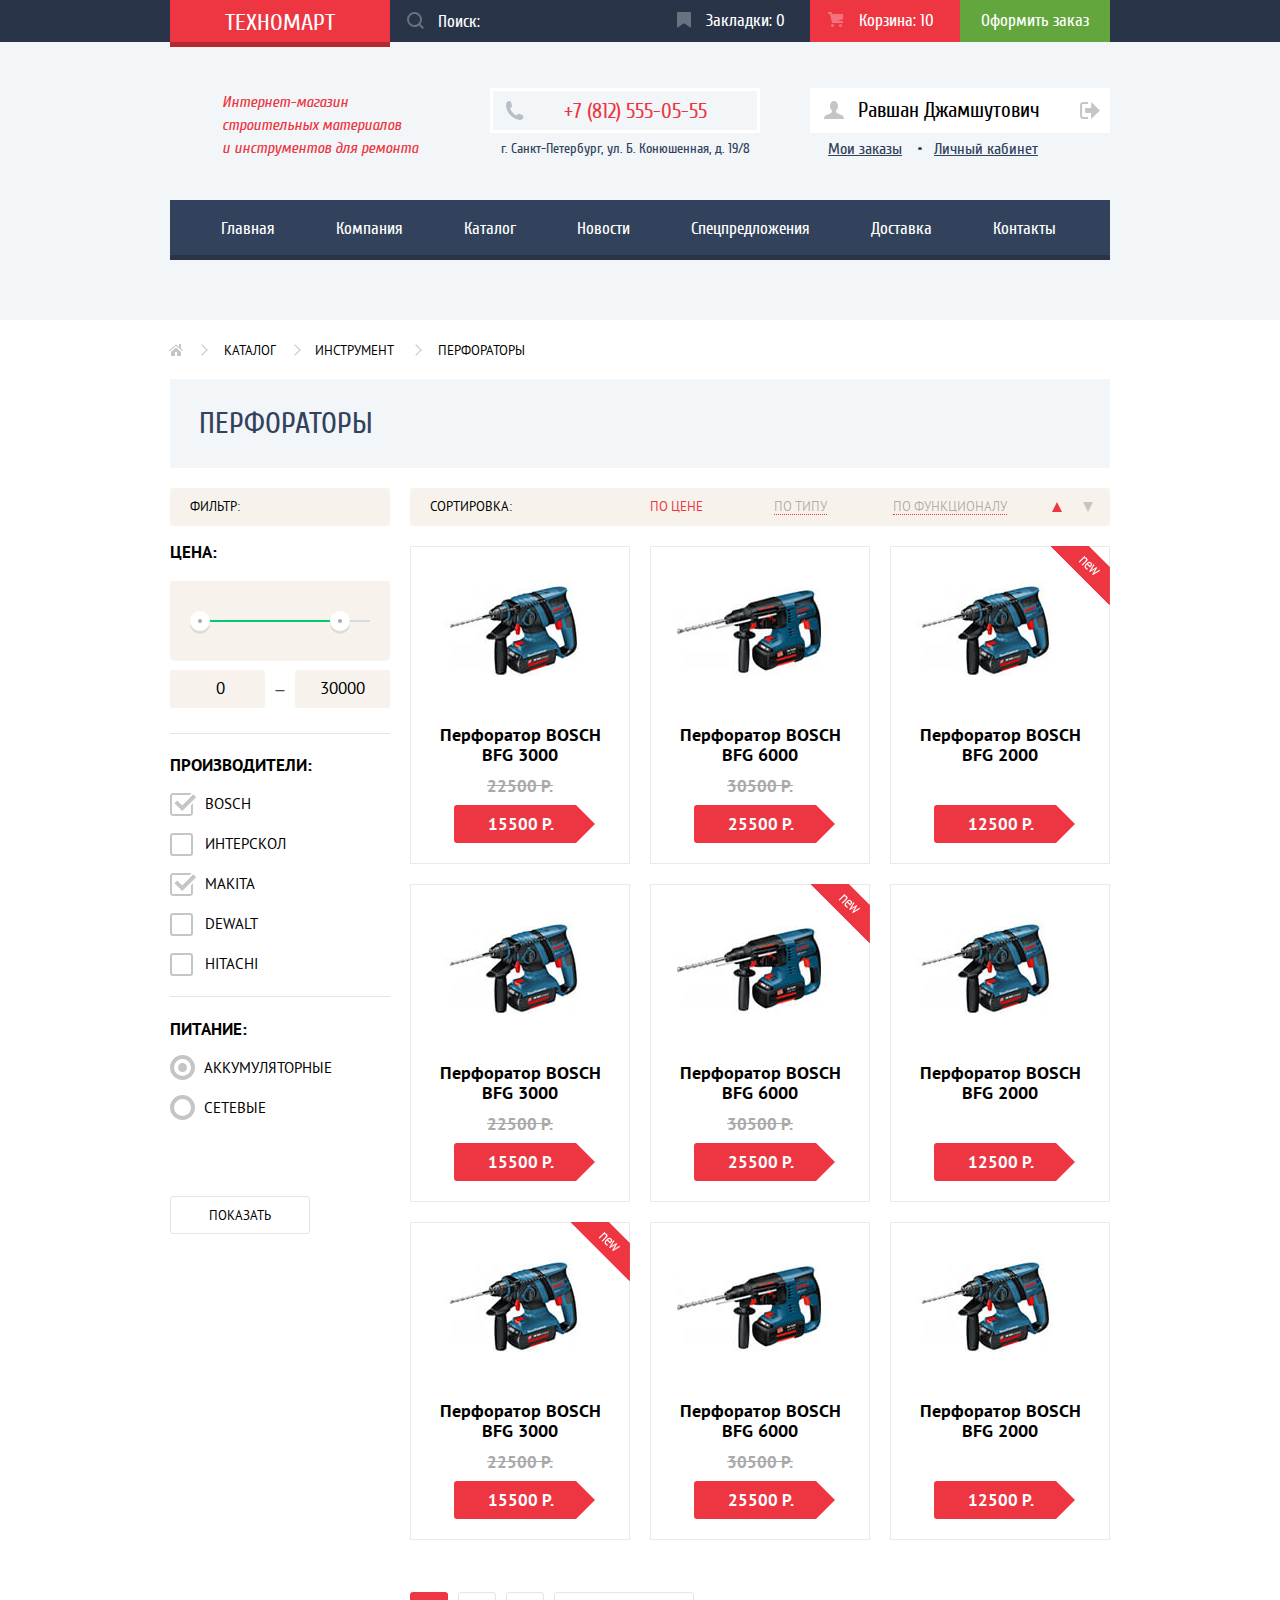
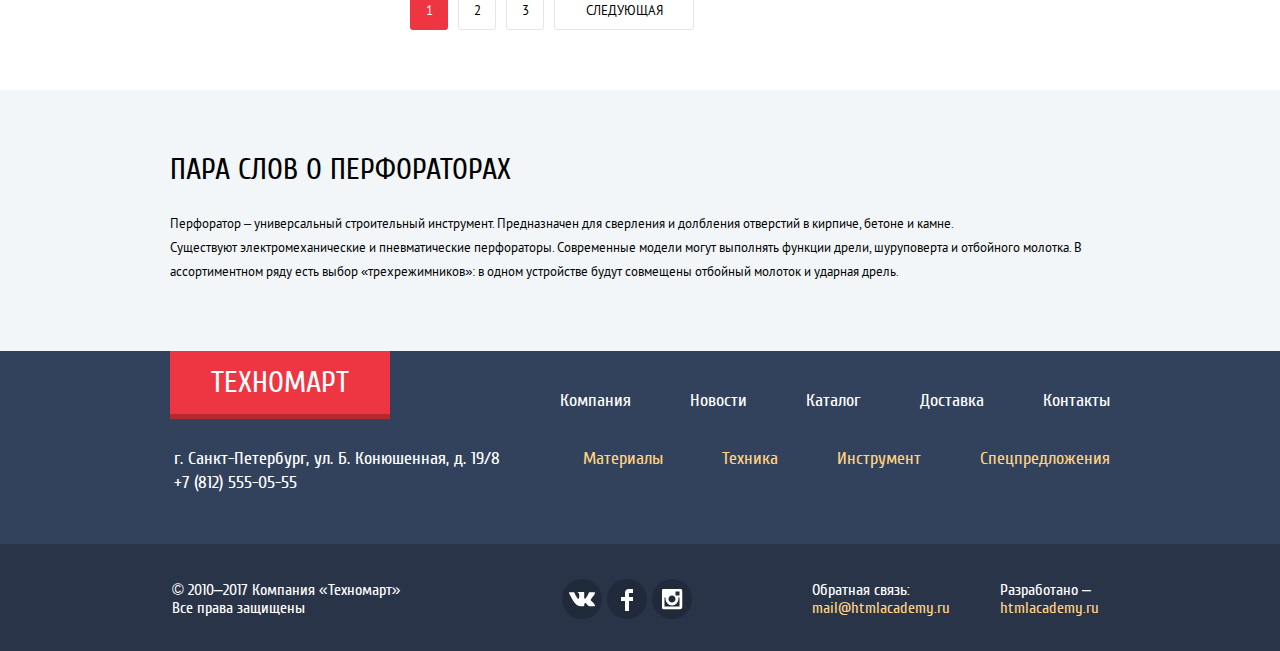
==== catalog.html @ 761c17ad "Для модальных окон добавлена анимация, скрипт переработан и дополнен" ====
<!DOCTYPE html>
<html lang="ru">
  <head>
    <meta charset="utf-8">
    <title>Техномарт — Каталог</title>
    <link rel="stylesheet" href="css/normalize.css">
    <link rel="stylesheet" href="css/style.css">
  </head>
  <body>
    <svg style="display: none;">
      <symbol id="icon-search" viewBox="0 0 17 17">
        <path d="M17 15.586l-3.542-3.542A7.465 7.465 0 0 0 15 7.5 7.5 7.5 0 1 0 7.5 15c1.71 0 3.282-.579 4.544-1.542L15.586 17 17 15.586zM2 7.5C2 4.467 4.467 2 7.5 2 10.532 2 13 4.467 13 7.5c0 3.032-2.468 5.5-5.5 5.5A5.506 5.506 0 0 1 2 7.5z"/>
      </symbol>
      <symbol id="icon-login" viewBox="0 0 20 17">
        <path d="M14.875 8.5L6 0v6H0v5h6v6z"/><path d="M16.986 15.01h-5.027V17h5.027c2.178 0 3.004-1.81 3.029-3.026V3.028C19.99 1.811 19.164 0 16.986 0h-5.027v1.99h5.027c.839 0 .992.681 1.01 1.057v10.904c-.017.376-.171 1.059-1.01 1.059z"/>
      </symbol>
      <symbol id="icon-logout" viewBox="0 0 21 17">
        <path d="M21 8.5L12.125 0v6h-6v5h6v6z"/><path d="M3.106 13.952V3.048c.018-.376.171-1.057 1.01-1.057h5.027V0H4.116C1.938 0 1.112 1.81 1.087 3.027v10.946C1.112 15.189 1.938 17 4.116 17h5.027v-1.99H4.116c-.839 0-.992-.683-1.01-1.058z"/>
      </symbol>
      <symbol id="icon-username" viewBox="0 0 20 18">
        <path d="M17.881 14.166c-2.144-.735-4.256-1.666-5.207-2.39-.657-.501-.77-1.618-.517-2.415 1.118-.903 1.864-2.477 1.864-4.278C14.021 2.276 12.221 0 10 0S5.979 2.276 5.979 5.083c0 1.801.746 3.374 1.863 4.277.253.798.141 1.915-.517 2.416-.95.724-3.063 1.654-5.207 2.39S0 18 0 18h20s.025-3.099-2.119-3.834z"/>
      </symbol>
      <symbol id="checkbox-on" viewBox="0 0 27 23">
        <path d="M7.285 7.486l-2.829 2.829 7.783 7.783L26.171 4.166l-2.828-2.829-11.104 11.102z"/><path d="M21 20c0 .542-.458 1-1 1H3c-.542 0-1-.458-1-1V3c0-.542.458-1 1-1h16.908L21.493.415A2.96 2.96 0 0 0 20 0H3C1.35 0 0 1.35 0 3v17c0 1.65 1.35 3 3 3h17c1.65 0 3-1.35 3-3v-9.829l-2 2V20z"/>
      </symbol>
    </svg>
    <header class="page-header page-header--catalog">
      <div class="page-header__top-menu">
        <div class="page-header__wrapper wrapper">
          <a class="page-header__logo logo logo--header" href="index.html">Техномарт</a>
          <form class="page-header__search search" action="#" method="post" role="search">
            <input class="search__input" type="search" name="search" id="search-field" placeholder="Поиск:">
            <label class="visually-hidden" for="search-field">Поиск по сайту</label>
            <button class="search__submit" type="submit">
              <span class="visually-hidden">Искать</span>
              <svg class="search__icon" width="17" height="17" aria-hidden="true" role="presentation">
                <use xlink:href="#icon-search"></use>
              </svg>
            </button>
          </form>
          <a class="page-header__link page-header__link--bookmark" href="#">Закладки: 0</a>
          <a class="page-header__link page-header__link--cart page-header__link--with-items" href="#">Корзина: 10</a>
          <a class="page-header__link page-header__link--ordering" href="#">Оформить заказ</a>
        </div>
      </div>
      <div class="page-header__wrapper wrapper">
        <p class="page-header__description">Интернет-магазин строительных&nbsp;материалов и&nbsp;инструментов&nbsp;для&nbsp;ремонта</p>
        <p class="page-header__contacts">
          <b class="page-header__phone">+7&nbsp;(812)&nbsp;555-05-55</b>
          <span class="page-header__address">г.&nbsp;Санкт-Петербург,&nbsp;ул.&nbsp;Б.&nbsp;Конюшенная,&nbsp;д.&nbsp;19/8</span>
        </p>
        <ul class="page-header__user-list user-list user-list--known">
          <li class="user-list__item user-list__item--username">
            <a class="user-list__link user-list__link--username" href="#">
              <span class="user-list__text">Равшан Джамшутович</span>
              <svg class="user-list__icon user-list__icon--username" width="20" height="18" aria-hidden="true" role="presentation">
                <use xlink:href="#icon-username"></use>
              </svg>
            </a>
            <ul class="user-list__submenu user-submenu">
              <li class="user-submenu__item">
                <a class="user-submenu__link" href="#">Мои заказы</a>
              </li>
              <li class="user-submenu__item">
                <a class="user-submenu__link" href="#">Личный кабинет</a>
              </li>
            </ul>
          </li>
          <li class="user-list__item user-list__item--logout">
            <a class="user-list__link user-list__link--logout" href="#">
              <span class="visually-hidden">Выйти</span>
              <svg class="user-list__icon user-list__icon--logout" width="21" height="17" aria-hidden="true" role="presentation">
                <use xlink:href="#icon-logout"></use>
              </svg>
            </a>
          </li>
        </ul>
        <nav class="main-nav">
          <ul class="main-nav__list site-list">
            <li class="site-list__item">
              <a class="site-list__link" href="index.html">Главная</a>
            </li>
            <li class="site-list__item">
              <a class="site-list__link" href="index.html#company">Компания</a>
            </li>
            <li class="site-list__item">
              <a class="site-list__link" href="catalog.html">Каталог</a>
            </li>
            <li class="site-list__item">
              <a class="site-list__link" href="#">Новости</a>
            </li>
            <li class="site-list__item">
              <a class="site-list__link" href="#">Спецпредложения</a>
            </li>
            <li class="site-list__item">
              <a class="site-list__link" href="index.html#delivery">Доставка</a>
            </li>
            <li class="site-list__item">
              <a class="site-list__link" href="index.html#contacts">Контакты</a>
            </li>
          </ul>
        </nav>
      </div>
    </header>

    <main class="main">
      <div class="main__wrapper main__wrapper--flex wrapper">
        <ul class="breadcrumbs">
          <li class="breadcrumbs__item">
            <a class="breadcrumbs__link" href="index.html">
              <span class="visually-hidden">Главная</span>
            </a>
          </li>
          <li class="breadcrumbs__item">
            <a class="breadcrumbs__link" href="catalog.html">Каталог</a>
          </li>
          <li class="breadcrumbs__item">
            <a class="breadcrumbs__link" href="#">Инструмент</a>
          </li>
          <li class="breadcrumbs__item">Перфораторы</li>
        </ul>
        <h1 class="page-title">Перфораторы</h1>
        <section class="filter">
          <h2 class="filter__title">Фильтр:</h2>
          <form class="filter__form filter-form" action="#" method="get">
            <fieldset class="filter-form__fieldset filter-form__fieldset--price range">
              <legend class="filter-form__legend range__legend">Цена:</legend>
              <div class="range__controls">
                <div class="range__scale">
                  <div class="range__bar" style="width: 88.9%;"></div>
                </div>
                <div class="range__toggle range__toggle--min"></div>
                <div class="range__toggle range__toggle--max"></div>
              </div>
              <p class="range__fields">
                <label class="range__label">
                  <span class="visually-hidden">Минимальная цена</span>
                  <input class="range__input" type="text" name="min-price" id="min-price-field" value="0">
                </label>
                <span>&ndash;</span>
                <label class="range__label">
                  <span class="visually-hidden">Максимальная цена</span>
                  <input class="range__input" type="text" name="max-price" id="max-price-field" value="30000">
                </label>
              </p>
            </fieldset>
            <fieldset class="filter-form__fieldset filter-form__fieldset--brands">
              <legend class="filter-form__legend">Производители:</legend>
              <ul class="filter-form__list">
                <li class="filter-form__item">
                  <input class="filter-form__checkbox visually-hidden" type="checkbox" name="bosch" id="bosch-field" value="bosch" checked>
                  <label class="filter-form__checkbox-label" for="bosch-field">
                    <span>Bosch</span>
                    <svg class="filter-form__checkbox-on" width="27" height="23" aria-hidden="true" role="presentation">
                      <use xlink:href="#checkbox-on"></use>
                    </svg>
                  </label>
                </li>
                <li class="filter-form__item">
                  <input class="filter-form__checkbox visually-hidden" type="checkbox" name="interskol" id="interskol-field" value="interskol">
                  <label class="filter-form__checkbox-label" for="interskol-field">
                    <span>Интерскол</span>
                    <svg class="filter-form__checkbox-on" width="27" height="23" aria-hidden="true" role="presentation">
                      <use xlink:href="#checkbox-on"></use>
                    </svg>
                  </label>
                </li>
                <li class="filter-form__item">
                  <input class="filter-form__checkbox visually-hidden" type="checkbox" name="makita" id="makita-field" value="makita" checked>
                  <label class="filter-form__checkbox-label" for="makita-field">
                    <span>Makita</span>
                    <svg class="filter-form__checkbox-on" width="27" height="23" aria-hidden="true" role="presentation">
                      <use xlink:href="#checkbox-on"></use>
                    </svg>
                  </label>
                </li>
                <li class="filter-form__item">
                  <input class="filter-form__checkbox visually-hidden" type="checkbox" name="dewalt" id="dewalt-field" value="dewalt">
                  <label class="filter-form__checkbox-label" for="dewalt-field">
                    <span>DeWALT</span>
                    <svg class="filter-form__checkbox-on" width="27" height="23" aria-hidden="true" role="presentation">
                      <use xlink:href="#checkbox-on"></use>
                    </svg>
                  </label>
                </li>
                <li class="filter-form__item">
                  <input class="filter-form__checkbox visually-hidden" type="checkbox" name="hitachi" id="hitachi-field" value="hitachi">
                  <label class="filter-form__checkbox-label" for="hitachi-field">
                    <span>Hitachi</span>
                    <svg class="filter-form__checkbox-on" width="27" height="23" aria-hidden="true" role="presentation">
                      <use xlink:href="#checkbox-on"></use>
                    </svg>
                  </label>
                </li>
              </ul>
            </fieldset>
            <fieldset class="filter-form__fieldset filter-form__fieldset--supply">
              <legend class="filter-form__legend">Питание:</legend>
              <ul class="filter-form__list">
                <li class="filter-form__item">
                  <input class="filter-form__radio visually-hidden" type="radio" name="supply" id="battery" value="battery" checked>
                  <label class="filter-form__radio-label" for="battery">Аккумуляторные</label>
                </li>
                <li class="filter-form__item">
                  <input class="filter-form__radio visually-hidden" type="radio" name="supply" id="mains-power" value="mains-power">
                  <label class="filter-form__radio-label" for="mains-power">Сетевые</label>
                </li>
              </ul>
            </fieldset>
            <button class="filter-form__button button button--filter-form" type="submit">Показать</button>
          </form>
        </section>
        <div class="main__inner">
          <section class="sort">
            <h2 class="sort__title">Сортировка:</h2>
            <ul class="sort__list sort__list--base">
              <li class="sort__item">
                <a class="sort__link sort__link--current">По цене</a>
              </li>
              <li class="sort__item">
                <a class="sort__link" href="#">По типу</a>
              </li>
              <li class="sort__item">
                <a class="sort__link" href="#">По функционалу</a>
              </li>
            </ul>
            <ul class="sort__list sort__list--direction">
              <li class="sort__item">
                <a class="sort__link sort__link--up sort__link--current">
                  <span class="visually-hidden">По возрастанию</span>
                </a>
              </li>
              <li class="sort__item">
                <a class="sort__link sort__link--down" href="#">
                  <span class="visually-hidden">По убыванию</span>
                </a>
              </li>
            </ul>
          </section>
          <section class="catalog">
            <h2 class="visually-hidden">Список товаров</h2>
            <ul class="catalog__list">
              <li class="catalog__item">
                <article class="product">
                  <h3 class="product__title">Перфоратор&nbsp;BOSCH BFG&nbsp;3000</h3>
                  <p class="product__sticker">
                    <span class="visually-hidden"></span>
                  </p>
                  <p class="product__illustration">
                   <img class="product__image" src="img/bosch-3000.jpg" width="216" height="154" alt="Перфоратор BOSCH BFG 3000">
                  </p>
                  <p class="product__prev-price">22500 р.</p>
                  <p class="product__price">15500 р.</p>
                  <p class="product__actions">
                    <a class="product__button button button--buy" href="#">Купить</a>
                    <a class="product__button button button--bookmark" href="#">В закладки</a>
                  </p>
                </article>
              </li>
              <li class="catalog__item">
                <article class="product">
                  <h3 class="product__title">Перфоратор&nbsp;BOSCH BFG&nbsp;6000</h3>
                  <p class="product__sticker">
                    <span class="visually-hidden"></span>
                  </p>
                  <p class="product__illustration">
                   <img class="product__image" src="img/bosch-6000.jpg" width="216" height="154" alt="Перфоратор BOSCH BFG 6000">
                  </p>
                  <p class="product__prev-price">30500 р.</p>
                  <p class="product__price">25500 р.</p>
                  <p class="product__actions">
                    <a class="product__button button button--buy" href="#">Купить</a>
                    <a class="product__button button button--bookmark" href="#">В закладки</a>
                  </p>
                </article>
              </li>
              <li class="catalog__item">
                <article class="product">
                  <h3 class="product__title">Перфоратор&nbsp;BOSCH BFG&nbsp;2000</h3>
                  <p class="product__sticker product__sticker--new">
                    <span class="visually-hidden">Новинка</span>
                  </p>
                  <p class="product__illustration">
                   <img class="product__image" src="img/bosch-2000.jpg" width="216" height="154" alt="Перфоратор BOSCH BFG 2000">
                  </p>
                  <p class="product__prev-price"></p>
                  <p class="product__price">12500 р.</p>
                  <p class="product__actions">
                    <a class="product__button button button--buy" href="#">Купить</a>
                    <a class="product__button button button--bookmark" href="#">В закладки</a>
                  </p>
                </article>
              </li>
              <li class="catalog__item">
                <article class="product">
                  <h3 class="product__title">Перфоратор&nbsp;BOSCH BFG&nbsp;3000</h3>
                  <p class="product__sticker">
                    <span class="visually-hidden"></span>
                  </p>
                  <p class="product__illustration">
                   <img class="product__image" src="img/bosch-3000.jpg" width="216" height="154" alt="Перфоратор BOSCH BFG 3000">
                  </p>
                  <p class="product__prev-price">22500 р.</p>
                  <p class="product__price">15500 р.</p>
                  <p class="product__actions">
                    <a class="product__button button button--buy" href="#">Купить</a>
                    <a class="product__button button button--bookmark" href="#">В закладки</a>
                  </p>
                </article>
              </li>
              <li class="catalog__item">
                <article class="product">
                  <h3 class="product__title">Перфоратор&nbsp;BOSCH BFG&nbsp;6000</h3>
                  <p class="product__sticker product__sticker--new">
                    <span class="visually-hidden">Новинка</span>
                  </p>
                  <p class="product__illustration">
                   <img class="product__image" src="img/bosch-6000.jpg" width="216" height="154" alt="Перфоратор BOSCH BFG 6000">
                  </p>
                  <p class="product__prev-price">30500 р.</p>
                  <p class="product__price">25500 р.</p>
                  <p class="product__actions">
                    <a class="product__button button button--buy" href="#">Купить</a>
                    <a class="product__button button button--bookmark" href="#">В закладки</a>
                  </p>
                </article>
              </li>
              <li class="catalog__item">
                <article class="product">
                  <h3 class="product__title">Перфоратор&nbsp;BOSCH BFG&nbsp;2000</h3>
                  <p class="product__sticker">
                    <span class="visually-hidden"></span>
                  </p>
                  <p class="product__illustration">
                   <img class="product__image" src="img/bosch-2000.jpg" width="216" height="154" alt="Перфоратор BOSCH BFG 2000">
                  </p>
                  <p class="product__prev-price"></p>
                  <p class="product__price">12500 р.</p>
                  <p class="product__actions">
                    <a class="product__button button button--buy" href="#">Купить</a>
                    <a class="product__button button button--bookmark" href="#">В закладки</a>
                  </p>
                </article>
              </li>
              <li class="catalog__item">
                <article class="product">
                  <h3 class="product__title">Перфоратор&nbsp;BOSCH BFG&nbsp;3000</h3>
                  <p class="product__sticker product__sticker--new">
                    <span class="visually-hidden">Новинка</span>
                  </p>
                  <p class="product__illustration">
                   <img class="product__image" src="img/bosch-3000.jpg" width="216" height="154" alt="Перфоратор BOSCH BFG 3000">
                  </p>
                  <p class="product__prev-price">22500 р.</p>
                  <p class="product__price">15500 р.</p>
                  <p class="product__actions">
                    <a class="product__button button button--buy" href="#">Купить</a>
                    <a class="product__button button button--bookmark" href="#">В закладки</a>
                  </p>
                </article>
              </li>
              <li class="catalog__item">
                <article class="product">
                  <h3 class="product__title">Перфоратор&nbsp;BOSCH BFG&nbsp;6000</h3>
                  <p class="product__sticker">
                    <span class="visually-hidden"></span>
                  </p>
                  <p class="product__illustration">
                   <img class="product__image" src="img/bosch-6000.jpg" width="216" height="154" alt="Перфоратор BOSCH BFG 6000">
                  </p>
                  <p class="product__prev-price">30500 р.</p>
                  <p class="product__price">25500 р.</p>
                  <p class="product__actions">
                    <a class="product__button button button--buy" href="#">Купить</a>
                    <a class="product__button button button--bookmark" href="#">В закладки</a>
                  </p>
                </article>
              </li>
              <li class="catalog__item">
                <article class="product">
                  <h3 class="product__title">Перфоратор&nbsp;BOSCH BFG&nbsp;2000</h3>
                  <p class="product__sticker">
                    <span class="visually-hidden"></span>
                  </p>
                  <p class="product__illustration">
                   <img class="product__image" src="img/bosch-2000.jpg" width="216" height="154" alt="Перфоратор BOSCH BFG 2000">
                  </p>
                  <p class="product__prev-price"></p>
                  <p class="product__price">12500 р.</p>
                  <p class="product__actions">
                    <a class="product__button button button--buy" href="#">Купить</a>
                    <a class="product__button button button--bookmark" href="#">В закладки</a>
                  </p>
                </article>
              </li>
            </ul>
            <ul class="catalog__pagination pagination">
              <li class="pagination__item">
                <a class="pagination__link pagination__link--current">1</a>
              </li>
              <li class="pagination__item">
                <a class="pagination__link" href="#2">2</a>
              </li>
              <li class="pagination__item">
                <a class="pagination__link" href="#3">3</a>
              </li>
              <li class="pagination__item">
                <a class="pagination__link pagination__link--next" href="#next">Следующая</a>
              </li>
            </ul>
          </section>
        </div>
      </div>
      <section class="additional-info">
        <div class="additional-info__wrapper wrapper">
          <h2 class="additional-info__title">Пара слов о перфораторах</h2>
          <p class="additional-info__text">Перфоратор &ndash; универсальный строительный инструмент. Предназначен для сверления и долбления отверстий в кирпиче, бетоне и камне.</p>
          <p class="additional-info__text">Существуют электромеханические и пневматические перфораторы. Современные модели могут выполнять функции дрели, шуруповерта и отбойного молотка. В ассортиментном ряду есть выбор «трехрежимников»: в одном устройстве будут совмещены отбойный молоток и ударная дрель.</p>
        </div>
      </section>
    </main>

    <footer class="page-footer">
      <div class="page-footer__wrapper wrapper">
        <a class="page-footer__logo logo logo--footer" href="index.html">Техномарт</a>
        <ul class="page-footer__list page-footer__list--site">
          <li class="page-footer__item">
            <a class="page-footer__link" href="index.html#company">Компания</a>
          </li>
          <li class="page-footer__item">
            <a class="page-footer__link" href="#">Новости</a>
          </li>
          <li class="page-footer__item">
            <a class="page-footer__link" href="catalog.html">Каталог</a>
          </li>
          <li class="page-footer__item">
            <a class="page-footer__link" href="index.html#delivery">Доставка</a>
          </li>
          <li class="page-footer__item">
            <a class="page-footer__link" href="index.html#contacts">Контакты</a>
          </li>
        </ul>
        <p class="page-footer__contacts">
          г.&nbsp;Санкт-Петербург,&nbsp;ул.&nbsp;Б.&nbsp;Конюшенная,&nbsp;д.&nbsp;19/8<br>
          +7&nbsp;(812)&nbsp;555-05-55
        </p>
        <ul class="page-footer__list page-footer__list--categories">
          <li class="page-footer__item">
            <a class="page-footer__link" href="#">Материалы</a>
          </li>
          <li class="page-footer__item">
            <a class="page-footer__link" href="#">Техника</a>
          </li>
          <li class="page-footer__item">
            <a class="page-footer__link" href="#">Инструмент</a>
          </li>
          <li class="page-footer__item">
            <a class="page-footer__link" href="#">Спецпредложения</a>
          </li>
        </ul>
      </div>
      <div class="page-footer__bottom">
        <p class="page-footer__copyright copyright copyright--technomart">
          © 2010–2017 Компания «Техномарт»<br>
          Все права защищены
        </p>
        <ul class="page-footer__social social">
          <li class="social__item">
            <a class="social__link social__link--vkontakte" href="https://vk.com">
              <span class="visually-hidden">Вконтакте</span>
            </a>
          </li>
          <li class="social__item">
            <a class="social__link social__link--facebook" href="https://www.facebook.com">
              <span class="visually-hidden">Facebook</span>
            </a>
          </li>
          <li class="social__item">
            <a class="social__link social__link--instagram" href="https://www.instagram.com">
              <span class="visually-hidden">Instagram</span>
            </a>
          </li>
        </ul>
        <p class="page-footer__copyright copyright copyright--htmlacademy">
          Обратная связь:
          <a class="copyright__link" href="mailto:mail@htmlacademy.ru">mail@htmlacademy.ru</a>
        </p>
        <p class="page-footer__copyright copyright copyright--htmlacademy">
          Разработано &ndash;
          <a class="copyright__link" href="https://htmlacademy.ru/intensive/htmlcss">htmlacademy.ru</a>
        </p>
      </div>
    </footer>

    <section class="modal modal--cart-plus">
      <h2 class="modal__title">Товар добавлен в корзину!</h2>
      <p class="modal__buttons">
        <a class="modal__button button button--checkout" href="#">Оформить заказ</a>
        <a class="modal__button button button--continue" href="#">Продолжить покупки</a>
      </p>
      <button class="modal__close" type="button">
        <span class="visually-hidden">Закрыть окно</span>
      </button>
    </section>
    <div class="overlay"></div>

    <script src="js/script.js"></script>
  </body>
</html>
---- css/style.css ----
@font-face {
  font-family: "Cuprum";
  src:
    local("Cuprum Regular"),
    local("Cuprum-Regular");
  src:
    url("../fonts/cuprum.woff2") format("woff2"),
    url("../fonts/cuprum.woff") format("woff");
  font-style: normal;
  font-weight: 400;
  font-display: swap;
}

@font-face {
  font-family: "Cuprum";
  src:
    local("Cuprum Bold"),
    local("Cuprum-Bold");
  src:
    url("../fonts/cuprumbold.woff2") format("woff2"),
    url("../fonts/cuprumbold.woff") format("woff");
  font-style: normal;
  font-weight: 700;
  font-display: swap;
}

@font-face {
  font-family: "Cuprum";
  src:
    local("Cuprum Italic"),
    local("Cuprum-Italic");
  src:
    url("../fonts/cuprumitalic.woff2") format("woff2"),
    url("../fonts/cuprumitalic.woff") format("woff");
  font-style: italic;
  font-weight: 400;
  font-display: swap;
}

@font-face {
  font-family: "PT Sans";
  src:
    local("PT Sans"),
    local("PTSans-Regular");
  src:
    url("../fonts/ptsans.woff2") format("woff2"),
    url("../fonts/ptsans.woff") format("woff");
  font-weight: 400;
  font-style: normal;
  font-display: swap;
}

@font-face {
  font-family: "PT Sans";
  src:
    local("PT Sans Bold"),
    local("PTSans-Bold");
  src:
    url("../fonts/ptsansbold.woff2") format("woff2"),
    url("../fonts/ptsansbold.woff") format("woff");
    font-weight: 700;
    font-style: normal;
    font-display: swap;
}

html {
  box-sizing: border-box;
  margin: 0;
  padding: 0;
}

*,
*::before,
*::after {
  box-sizing: inherit;
}

body {
  min-width: 960px;
  margin: 0;
  padding: 0;

  font-family: "Cuprum", "Arial", sans-serif;
  font-style: normal;
  font-weight: 400;
  font-size: 18px;
  line-height: 24px;
  color: #32425c;

  background-color: #ffffff;
}

img {
  max-width: 100%;
  height: auto;
}

.visually-hidden:not(:focus):not(:active),
input[type="checkbox"].visually-hidden,
input[type="radio"].visually-hidden,
label.visually-hidden {
  position: absolute;

  width: 1px;
  height: 1px;
  margin: -1px;
  padding: 0;

  border: 0;

  white-space: nowrap;

  clip-path: inset(100%);
  clip: rect(0 0 0 0);
  overflow: hidden;
}

.wrapper {
  width: 960px;
  margin: 0 auto;
  padding: 0 10px;
}

.button {
  display: block;
  padding: 7px;

  font: normal 400 14px/18px "Cuprum", "Arial", sans-serif;
  text-align: center;
  text-transform: uppercase;
  text-decoration: none;
  color: #ffffff;

  background-color: #ee3643;
  border: 3px solid transparent;
  border-radius: 3px;
}

.button:hover,
.button:focus {
  background-color: #ca2c37;
}

.button:active {
  background-color: #ba2732;
}

.button--offers {
  width: 135px;

  background-color: rgba(0, 0, 0, 0.1);
}

.button--offers:hover,
.button--offers:focus {
  background-color: rgba(0, 0, 0, 0.2);
}

.button--offers:active {
  background-color: rgba(0, 0, 0, 0.3);
}

.button--favorites {
  width: 195px;
  padding-left: 10px;
}

.button--popular {
  width: 253px;
}

.button--buy {
  position: relative;

  width: 135px;
  margin: 0 auto;
  margin-bottom: 8px;

  background-color: #63a63e;
  border-bottom-color: #367315;
}

.button--buy::before {
  content: "";

  position: absolute;
  left: 0;
  top: 0;
  bottom: 0;

  width: 40px;
  height: 100%;

  background-image: url("../img/icon-cart.svg");
  background-position: 11px 49%;
  background-size: 15px 15px;
  background-repeat: no-repeat;
  opacity: 0.3;
}

.button--buy:hover::before,
.button--buy:focus::before {
  opacity: 1;
}

.button--buy:hover,
.button--buy:focus {
  background-color: #5fbb2d;
}

.button--buy:active {
  background-color: #518534;
  border-bottom-color: transparent;
}

.button--bookmark {
  width: 135px;
  margin: 0 auto;

  color: #32425c;

  background-color: #ffffff;
  border-color: #63a63e;
}

.button--bookmark:hover,
.button--bookmark:focus {
  background-color: #ffffff;
  border-color: #32425c;
}

.button--bookmark:active {
  opacity: 0.3;
}

.button--credit {
  width: 195px;

  background-color: #ff5357;
}

.button--company {
  width: 220px;
}

.button--contacts {
  width: 300px;
}

.button--message-form {
  width: 460px;
  margin: 0 auto;
  margin-bottom: 37px;
}

.button--filter-form {
  width: 140px;
  padding: 10px 9px 8px;

  font: normal 400 13px/18px "PT Sans", "Arial", sans-serif;
  color: #000000;

  background-color: #ffffff;
  border: 1px solid #e5e5e5;
}

.button--filter-form:hover,
.button--filter-form:focus {
  background-color: #ffffff;
  border-color: #bdc6ca;
}

.button--filter-form:active {
  border-color: #ee3643;
}

.button--checkout,
.button--continue {
  display: inline-block;
  width: 220px;
  vertical-align: top;
}

.button--checkout {
  margin-right: 20px;
}

.button--continue {
  color: #000000;

  background-color: #ffffff;
}

.button--continue:hover,
.button--continue:focus,
.button--continue:active {
  color: #ffffff;
}

.page-header {
  color: #32425c;

  background-color: #f3f7f8;
}

.page-header--catalog {
  background-color: #f2f6f8;
}

.page-header__top-menu {
  margin-bottom: 46px;

  color: #ffffff;

  background-color: #293449;
}

.page-header__wrapper {
  display: flex;
  flex-wrap: wrap;
  align-items: flex-start;
}

.page-header__link {
  position: relative;

  flex-shrink: 0;

  display: block;
  min-width: 150px;
  padding: 12px 16px;
  padding-left: 36px;

  font: normal 400 17px/18px "Cuprum", "Arial", sans-serif;
  text-align: center;
  text-decoration: none;
  color: #ffffff;
  word-wrap: break-word;
  overflow-wrap: break-word;

  background-color: #293449;
  cursor: pointer;
}

.page-header__link::before {
  content: "";

  position: absolute;
  left: 0;
  top: 0;
  bottom: 0;

  width: 40px;
  height: 100%;

  background-repeat: no-repeat;
  opacity: 0.3;
}

.page-header__link--bookmark::before {
  background-image: url("../img/icon-bookmark.svg");
  background-position: 17px 12px;
  background-size: 14px 16px;
}

.page-header__link--cart::before {
  background-image: url("../img/icon-cart.svg");
  background-position: 18px 12px;
  background-size: 15px 15px;
}

.page-header__link:hover,
.page-header__link:focus {
  background-color: #212a3a;
}

.page-header__link:hover::before,
.page-header__link:focus::before {
  opacity: 1;
}

.page-header__link:active {
  color: rgba(255, 255, 255, 0.6);

  background-color: #161d29;
}

.page-header__link:active::before {
  opacity: 0.5;
}

.page-header__link--ordering {
  padding: 12px 6px;

  background-color: #63a63e;
}

.page-header__link--ordering:hover,
.page-header__link--ordering:focus {
  background-color: #5fbb2d;
}

.page-header__link--ordering:active {
  background-color: #518534;
}

.page-header__link--with-items {
  padding-right: 13px;

  background-color: #ee3643;
}

.page-header__link--with-items:hover,
.page-header__link--with-items:focus {
  background-color: #ca2c37;
}

.page-header__link--with-items:active {
  background-color: #ba2732;
}

.page-header__description {
  flex-shrink: 0;

  width: 300px;
  min-height: 112px;
  margin: 0;
  margin-right: 20px;
  padding: 3px 40px 40px 52px;

  font: italic 400 16px/23px "Cuprum", "Arial", sans-serif;
  color: #ee3643;
}

.page-header__contacts {
  flex-shrink: 0;

  width: 300px;
  min-height: 112px;
  margin: 0;
  margin-right: 20px;
  padding-bottom: 39px;
}

.page-header__phone {
  position: relative;

  display: block;
  width: 270px;
  padding: 10px 9px 8px;
  padding-left: 71px;

  font: normal 400 21px/21px "Cuprum", "Arial", sans-serif;
  color: #ee3643;

  border: 3px solid #ffffff;
}

.page-header__phone::before {
  content: "";

  position: absolute;
  left: 0;
  top: 0;
  bottom: 0;

  width: 50px;
  height: 100%;

  background-image: url("../img/icon-phone.svg");
  background-position: 12px 10px;
  background-size: 19px 19px;
  background-repeat: no-repeat;
}

.page-header__address {
  display: block;
  width: 270px;
  padding: 4px 4px 0;

  font: normal 400 14px/24px "Cuprum", "Arial", sans-serif;
  text-align: center;
  color: #32425c;
}

.logo {
  flex-shrink: 0;

  display: block;
  width: 220px;

  font-style: normal;
  font-weight: 400;
  font-family: "Cuprum", "Arial", sans-serif;
  text-align: center;
  text-decoration: none;
  text-transform: uppercase;
  color: #ffffff;

  background-color: #ee3643;
  box-shadow: 0 5px 0 0 #b52933;
}

.logo--header {
  padding: 11px 20px 7px;

  font-size: 24px;
  line-height: 24px;
}

.logo--footer {
  padding: 17px 20px 16px;

  font-size: 30px;
  line-height: 30px;
}

.logo[href] {
  cursor: pointer;
}

.logo[href]:hover,
.logo:focus {
  background-color: #ca2c37;
  box-shadow: 0 5px 0 0 #9a212a;
}

.logo[href]:active {
  background-color: #ba2732;
  box-shadow: 0 5px 0 0 #8e1e26;
}

.search {
  flex-shrink: 0;
  display: flex;
  align-items: center;
}

.search__input {
  flex-shrink: 0;
  order: 2;

  min-width: 228px;
  height: 42px;
  padding: 12px 6px;

  font: normal 400 17px/18px "Cuprum", "Arial", sans-serif;
  color: #ffffff;

  background-color: #293449;
  border: none;
}

.search__input::placeholder {
  color: #ffffff;

  opacity: 1;
}

.search:hover .search__input {
  background-color: #212a3a;
}

.search__input:focus,
.search:hover .search__input:focus {
  color: #000000;

  background-color: #ffffff;
}

.search__input:focus::placeholder {
  color: #000000;

  opacity: 1;
}

.search__submit {
  flex-shrink: 0;
  order: 1;

  width: 42px;
  height: 42px;
  padding: 12px 8px 13px 17px;

  background-color: #293449;
  border: none;
}

.search__icon {
  width: 17px;
  height: 17px;
  display: block;

  fill: #ffffff;
  opacity: 0.3;
}

.search:hover .search__submit {
  background-color: #212a3a;
}

.search:hover .search__icon {
  opacity: 1;
}

.search__input:focus ~ .search__submit {
  background-color: #ffffff;
}

.search__input:focus ~ .search__submit .search__icon {
  fill: #ee3643;
  opacity: 1;
}

.user-list {
  flex-shrink: 0;
  display: flex;
  flex-wrap: wrap;
  justify-content: flex-end;
  align-items: flex-start;

  width: 300px;
  min-height: 112px;
  margin: 0;
  padding: 0;
  padding-bottom: 20px;

  list-style: none;
}

.user-list__item {
  flex-shrink: 0;
}

.user-list__item--login {
  margin-right: 10px;
}

.user-list__item--username {
  flex-basis: auto;
  flex-grow: 1;
}

.user-list__link {
  display: block;
  min-height: 45px;
  padding: 12px 24px;

  font: normal 400 21px/21px "Cuprum", "Arial", sans-serif;
  text-decoration: none;
  color: #000000;
  word-wrap: break-word;
  overflow-wrap: break-word;

  background-color: #ffffff;
  cursor: pointer;
}

.user-list__link--login,
.user-list__link--username {
  display: flex;
  align-items: center;

  padding-left: 14px;
}

.user-list__link--login {
  padding-right: 25px;
}

.user-list__link--username {
  padding-right: 5px;
}

.user-list__link--logout {
  padding: 14px 10px;
}

.user-list__link:hover,
.user-list__link:focus {
  color: #ee3643;
}

.user-list__link:active {
  color: rgba(0, 0, 0, 0.3);
}

.user-list__text {
  flex-shrink: 0;
  order: 2;
}

.user-list__icon {
  flex-shrink: 0;
  order: 1;

  margin-right: 14px;

  fill: #c5c5c5;
}

.user-list__icon--login {
  width: 20px;
  height: 17px;
}

.user-list__icon--username {
  width: 20px;
  height: 18px;
  margin-bottom: 1px;
}

.user-list__icon--logout {
  display: block;
  width: 21px;
  height: 17px;
  margin-right: 0;
}

.user-list__link:hover .user-list__icon,
.user-list__link:focus .user-list__icon {
  fill: #32425c;
}

.user-list__link:active .user-list__icon {
  fill: #c5c5c5;
}

.user-submenu {
  display: flex;
  flex-wrap: wrap;
  align-items: flex-start;

  min-width: 240px;
  margin: 0;
  padding: 0;

  list-style: none;
}

.user-submenu__item:not(:last-child) {
  position: relative;
}

.user-submenu__item:not(:last-child):before {
  content: "";

  position: absolute;
  top: 55%;
  right: -6px;

  width: 4px;
  height: 3px;

  background-color: #32425c;
  border-radius: 50%;
}

.user-submenu__link {
  display: block;
  padding-right: 14px;
  padding-left: 18px;
  padding-top: 7px;

  font: normal 400 16px/18px "Cuprum", "Arial", sans-serif;
  text-decoration: underline;
  color: #32425c;
  word-wrap: break-word;
  overflow-wrap: break-word;

  background-color: #f2f6f8;
  cursor: pointer;
}

.user-submenu__item:last-child .user-submenu__link {
  padding-right: 10px;
}

.user-submenu__link:hover,
.user-submenu__link:focus {
  color: #ee3643;
}

.user-submenu__link:active {
  color: rgba(50, 66, 92, 0.3)
}

.main-nav {
  flex-shrink: 0;

  width: 100%;
  margin-bottom: 60px;
}

.site-list {
  display: flex;
  flex-wrap: wrap;

  margin: 0;
  padding: 0;

  list-style: none;
}

.site-list__item {
  flex-grow: 1;
  flex-shrink: 1;
  flex-basis: auto;
}

.site-list__item:nth-child(n+8) {
  flex-grow: 0;
  flex-shrink: 0;
}

.site-list__link {
  display: block;
  padding: 20px 30px 23px;

  font: normal 400 17px/17px "Cuprum", "Arial", sans-serif;
  text-decoration: none;
  color: #ffffff;
  word-wrap: break-word;
  overflow-wrap: break-word;

  background-color: #32425c;
  box-shadow: inset 0 -5px 0 0 #293449;
}

.site-list__item:first-child .site-list__link {
  padding-left: 51px;
}

.site-list__item:last-child .site-list__link {
  padding-right: 53px;
}

.site-list__link[href] {
  cursor: pointer;
}

.site-list__link[href]:hover,
.site-list__link:focus {
  background-color: #293449;
}

.site-list__link[href]:active {
  color: rgba(255, 255, 255, 0.5);

  background-color: #1d2739;
}

.main {
  width: auto;
}

.main__wrapper--flex {
  display: flex;
  flex-wrap: wrap;
}

.main__inner {
  flex-shrink: 0;

  width: 700px;
}

.offers {
  display: flex;
  flex-wrap: wrap;
  align-items: flex-start;

  padding: 59px 0 53px;
}

.offers__list {
  margin: 0;
  padding: 0;

  list-style: none;
}

.offers__list--goods {
  flex-shrink: 0;
  display: flex;
  flex-wrap: wrap;

  width: 100%;
}

.offers__list--conditions {
  flex-shrink: 0;

  width: 300px;
}

.offers__item {
  position: relative;

  min-width: 300px;
  margin-bottom: 20px;
  padding: 20px 24px 22px;

  background-repeat: no-repeat;
}

.offers__list--conditions .offers__item:last-child {
  margin-bottom: 0;
}

.offers__list--goods .offers__item:not(:nth-child(3n)) {
  margin-right: 20px;
}

.offers__item--materials {
  background-color: #ffbf47;
  background-image: url("../img/icon-1-materials.svg");
  background-position: 83% 53%;
  background-size: 44px 65px;
}

.offers__item--tool {
  background-color: #3bbce3;
  background-image: url("../img/icon-2-tool.svg");
  background-position: 88% 53%;
  background-size: 75px 61px;
}

.offers__item--equipment {
  background-color: #dc91d8;
  background-image: url("../img/icon-3-equipment.svg");
  background-position: 86% 50%;
  background-size: 78px 62px;
}

.offers__item--discounts {
  background-color: #8ed78f;
  background-image: url("../img/icon-4-discounts.svg");
  background-position: 81.5% 50%;
  background-size: 59px 72px;
}

.offers__item--delivery {
  background-color: #ffc047;
  background-image: url("../img/icon-5-delivery.svg");
  background-position: 86% 51.5%;
  background-size: 78px 63px;
}

.offers__sticker {
  display: none;
}

.offers__sticker--new {
  position: absolute;
  top: 0;
  right: 0;

  display: block;
  width: 60px;
  height: 59px;
  margin: 0;

  background-color: transparent;
  background-image: url("../img/new-flag.png");
  background-position: 0 0;
  background-size: 60px auto;
  background-repeat: no-repeat;
}

.offers__title {
  width: 150px;
  margin: 0;
  padding-bottom: 13px;

  font: normal 700 24px/30px "Cuprum", "Arial", sans-serif;
  color: #ffffff;
  word-wrap: break-word;
  overflow-wrap: break-word;
}

.slider {
  position: relative;
}

.slider__inner {
  overflow: hidden;
}

.slider__slides {
  display: flex;

  width: 200%;
}

.slider__item {
  flex-shrink: 0;

  width: 50%;
}

.slider__controls {
  position: absolute;
  z-index: 10;
  left: 50%;
  bottom: 0;

  width: 110px;
  height: 60px;
  margin: 0;
  padding-top: 14px;

  font-size: 0;
  text-align: center;

  transform: translateX(-50%);
}

.slider__control {
  display: inline-block;
  width: 10px;
  height: 10px;

  vertical-align: top;

  background-color: #ffffff;
  border: 2px solid #ffffff;
  border-radius: 50%;
  cursor: pointer;
}

.slider__control + .slider__control {
  margin-left: 10px;
}

.slider__toggle:first-of-type:checked ~ .slider__controls .slider__control:first-of-type,
.slider__toggle:last-of-type:checked ~ .slider__controls .slider__control:last-of-type {
  background-color: #ee3643;
}

.slider__toggle:first-of-type:checked ~ .slider__inner .slider__slides {
  transform: translate(0);
}

.slider__toggle:last-of-type:checked ~ .slider__inner .slider__slides {
  transform: translate(-50%);
}

.slider__toggle:focus ~ .slider__controls .slider__control {
  outline: 2px solid rgba(255, 255, 255, 0.4);
}

.slider__button {
  position: absolute;
  top: 50%;

  width: 68px;
  height: 50px;
  padding: 0;

  border: 0;
  background-color: transparent;
  cursor: pointer;

  transform: translateY(-50%);
}

.slider__button--prev {
  left: 0;
}

.slider__button--next {
  right: 0;
}

.slider__button::before {
  content: "";

  position: absolute;
  bottom: 9px;

  width: 29px;
  height: 29px;

  border-bottom: 3px solid #ffffff;
}

.slider__button--prev::before {
  left: 30px;

  border-left: 3px solid #ffffff;

  transform: rotate(45deg);
}

.slider__button--next::before {
  right: 26px;

  border-right: 3px solid #ffffff;

  transform: rotate(-45deg);
}

.favorites {
  flex-shrink: 0;

  width: 620px;
  margin-right: 20px;
}

.favorites__item {
  min-height: 266px;
  padding: 23px 25px 22px;

  background-position: center top;
  background-size: cover;
  background-repeat: no-repeat;
}

.favorites__item--perforators {
  background-color: #6e5f4e;
  background-image: url("../img/slide-perforators.jpg");
}

.favorites__item--drills {
  background-color: #4a342e;
  background-image: url("../img/slide-drills.jpg");
}

.favorites__title {
  margin: 0;
  margin-bottom: 2px;

  font: normal 700 36px/36px "Cuprum", "Arial", sans-serif;
  text-transform: uppercase;
  color: #ffffff;
}

.favorites__slogan {
  margin: 0;
  margin-bottom: 101px;
  padding-bottom: 20px;

  font: normal 400 18px/24px "Cuprum", "Arial", sans-serif;
  color: #ffffff;
}

.popular {
  color: #000000;

  background-color: #ffffff;
}

.popular--brands {
  margin-bottom: 65px;
}

.popular__header {
  display: flex;
  align-items: center;

  margin-bottom: 20px;
  padding: 25px 24px 26px 29px;

  background-color: #f9f5f0;
}

.popular--brands .popular__header {
  padding-left: 25px;
}

.popular__title {
  flex-shrink: 0;

  width: 591px;
  margin: 0;
  margin-top: 1px;
  margin-right: auto;
  padding-right: 20px;

  font: normal 400 30px/30px "Cuprum", "Arial", sans-serif;
  text-transform: uppercase;
  color: #32425c;
}

.popular__button {
  flex-shrink: 0;
}

.popular__list {
  display: flex;
  flex-wrap: wrap;

  margin: 0;
  padding: 0;

  list-style: none;
}

.popular__item {
  flex-shrink: 0;

  margin-right: 20px;
  margin-bottom: 20px;
}

.popular__item:nth-of-type(4n) {
  margin-right: 0;
}

.popular__item--product {
  margin-bottom: 21px;
}

.popular__item--brand {
  display: flex;
  flex-direction: column;
  justify-content: center;

  width: 220px;
  min-height: 145px;

  background-color: #ffffff;
  border: 1px solid #eaeaea;
}

.popular__logo {
  display: flex;
  justify-content: center;
  align-items: center;

  width: 100%;
  max-width: 100%;
  min-height: 143px;

  cursor: pointer;
}

.popular__logo:hover,
.popular__logo:focus {
  box-shadow: 0 10px 25px 0 rgba(41, 52, 73, 0.5);
}

.popular__logo:active {
  box-shadow: 0 4px 10px 0 rgba(41, 52, 73, 0.5);
}

.popular__logo:active .popular__logo-image {
  opacity: 0.3;
}

.popular__logo-image {
  display: block;
  margin-bottom: 2px;
}

.popular__logo-image--bosch {
  width: 126px;
  height: 37px;
}

.popular__logo-image--makita {
  width: 123px;
  height: 40px;
  margin-bottom: 3px;
}

.popular__logo-image--dewalt {
  width: 146px;
  height: 44px;
  margin-bottom: 3px;
}

.popular__logo-image--interskol {
  width: 184px;
  height: 32px;
}

.popular__logo-image--hitachi {
  width: 169px;
  height: 31px;
  margin-bottom: 0;
  margin-top: 1px;
  margin-left: 3px;
}

.popular__logo-image--lg {
  width: 121px;
  height: 73px;
}

.popular__logo-image--aeg {
  width: 151px;
  height: 96px;
}

.popular__logo-image--metabo {
  width: 204px;
  height: 69px;
  margin-bottom: 6px;
  margin-left: 3px;
}

.product {
  position: relative;

  display: flex;
  flex-direction: column;

  width: 220px;

  color: #000000;

  background-color: #ffffff;
  border: 1px solid #eaeaea;
}

.product__sticker {
  display: none;
}

.product__sticker--new {
  position: absolute;
  z-index: 10;
  top: -1px;
  right: -1px;

  display: block;
  width: 60px;
  height: 59px;
  margin: 0;

  background-color: transparent;
  background-image: url("../img/new-flag.png");
  background-position: 0 0;
  background-size: 60px auto;
  background-repeat: no-repeat;
}

.product__actions {
  position: absolute;
  z-index: 5;

  top: 0;
  left: 0;
  right: 0;

  width: 100%;
  height: auto;
  min-height: 154px;
  margin: 0;
  padding-top: 43px;

  background-color: #ffffff;
}

.product:not(:hover) .product__button:not(:focus) {
  position: absolute;

  top: auto;
  left: auto;
  right: auto;

  width: 1px;
  height: 1px;
  margin: -1px;
  padding: 0;

  border-width: 0;

  white-space: nowrap;

  clip-path: inset(100%);
  clip: rect(0 0 0 0);
  overflow: hidden;
}

.product:not(:hover) .product__actions {
  background-color: transparent;
}

.product:not(:hover) .product__button:nth-child(2):focus {
  transform: translateY(46px);
}

.product:not(:hover) .product__button:first-child:focus {
  box-shadow: 0 0 0 41px #ffffff,
              0 33px 0 41px #ffffff;
}

.product:not(:hover) .product__button:nth-child(2):focus {
  box-shadow: 0 -46px 0 41px #ffffff,
              0 -13px 0 41px #ffffff;
}

.product:not(:hover):focus-within .product__button:not(:focus) {
  position: relative;

  top: auto;
  left: auto;
  right: auto;

  width: 135px;
  height: auto;
  margin: 0 auto;
  padding: 7px;

  border-width: 3px;

  white-space: normal;

  clip-path: none;
  clip: auto;
  overflow: visible;
}

.product:not(:hover):focus-within .product__button:first-child:not(:focus) {
  margin-bottom: 8px;
}

.product:not(:hover):focus-within .product__actions {
  background-color: #ffffff;
}

.product:not(:hover):focus-within .product__button:nth-child(2):focus {
  transform: none;
}

.product:not(:hover):focus-within .product__button:first-child:focus {
  box-shadow: none;
}

.product:not(:hover):focus-within .product__button:nth-child(2):focus {
  box-shadow: none;
}

.product:hover,
.product:focus {
  box-shadow: 0 10px 25px 0 rgba(41, 52, 73, 0.5);
  outline: none;
}

.product:focus-within {
  box-shadow: 0 10px 25px 0 rgba(41, 52, 73, 0.5);
}

.product__illustration {
  flex-shrink: 0;
  order: -1;

  width: 216px;
  height: 154px;
  margin: 1px auto;
  margin-bottom: 23px;
}

.product__image {
  display: block;
  width: 216px;
  height: 154px;
}

.product__title {
  flex-shrink: 0;

  min-height: 40px;
  margin: 0;
  margin-bottom: 12px;

  font: normal 700 18px/20px "PT Sans", "Arial", sans-serif;
  text-align: center;
  color: #000000;
  word-wrap: break-word;
  overflow-wrap: break-word;
}

.product__prev-price,
.product__price {
  flex-shrink: 0;

  font: normal 700 17px/18px "PT Sans", "Arial", sans-serif;
  text-align: center;
  text-transform: uppercase;
}

.product__prev-price {
  min-height: 18px;
  margin: 0;
  margin-bottom: 10px;

  text-decoration: line-through;
  color: #a9a9a9;
}

.product__price {
  position: relative;

  width: 141px;
  min-height: 38px;
  margin: 0 auto;
  margin-bottom: 20px;
  padding: 10px;
  padding-right: 16px;

  color: #ffffff;

  background-color: #ee3643;
  border-radius: 3px;

  transform: translateX(4px);
}

.product__price::before {
  content: "";

  position: absolute;
  top: 0;
  right: -19px;

  width: 0;
  height: 0;

  border: 19px solid #ffffff;
  border-left-color: transparent;
}

.services {
  padding-top: 64px;

  color: #000000;

  background-color: #f4f8f9;
}

.services__wrapper {
  padding-right: 0;
}

.services__title {
  margin: 0;
  padding-bottom: 27px;

  font: normal 400 30px/30px "Cuprum", "Arial", sans-serif;
  text-transform: uppercase;
  color: #000000;
}

.services__description {
  width: 420px;
  margin: 0;
  padding-right: 20px;
  padding-bottom: 69px;

  font: normal 400 13px/24px "PT Sans", "Arial", sans-serif;
  color: #000000;
}

.services__panel {
  background-position: 100% 100%;
  background-repeat: no-repeat;
}

.services__panel--delivery {
  background-image: url("../img/services-delivery.jpg");
  background-position: 171px 100%;
  background-size: 468px auto;
}

.services__panel--warranty {
  background-image: url("../img/services-warranty.jpg");
  background-size: 389px auto;
}

.services__panel--credit {
  background-image: url("../img/services-credit.jpg");
  background-size: 465px auto;
}

.services__subtitle {
  margin: 0;
  margin-top: -2px;
  padding-bottom: 25px;

  font: normal 400 36px/36px "Cuprum", "Arial", sans-serif;
  text-transform: uppercase;
  color: #32425c;
}

.services__info {
  width: 300px;
  margin: 0;
  padding-right: 20px;

  font: normal 400 13px/24px "PT Sans", "Arial", sans-serif;
  color: #000000;
}

.services__panel--warranty .services__info {
  width: 400px;
}

.services__info:last-of-type {
  padding-bottom: 26px;
}

.services__button {
  margin-bottom: 12px;
}

.tabbed-slider {
  position: relative;

  display: flex;
  align-items: flex-start;
}

.tabbed-slider__inner {
  flex-shrink: 0;

  width: 650px;

  overflow: hidden;
}

.tabbed-slider__slides {
  display: flex;

  width: 300%;
}

.tabbed-slider__panel {
  flex-shrink: 0;

  width: 650px;
  min-height: 284px;
  padding-left: 20px;
}

.tabbed-slider__tabs {
  position: relative;

  flex-shrink: 0;

  width: 240px;
  margin: 0;
  margin-right: auto;
}

.tabbed-slider__tabs::before {
  content: "";

  position: absolute;
  top: -44.5px;
  bottom: -44.5px;
  right: 0;

  width: 10px;
  height: auto;

  background-image: url("../img/services-shadow.png");
  background-position: right center;
  background-size: 10px auto;
}

.tabbed-slider__tab {
  display: block;
  padding: 13px 22px 16px;

  font: normal 700 21px/30px "Cuprum", "Arial", sans-serif;
  color: #ffffff;

  background-color: #32425c;
  border-top: 1px solid #405069;
  border-bottom: 1px solid #293449;

  cursor: pointer;
}

.tabbed-slider__tab:hover,
.tabbed-slider__tab:focus {
  background-color: #293449;
}

.tabbed-slider__toggle:first-of-type:checked ~ .tabbed-slider__tabs .tabbed-slider__tab:first-of-type,
.tabbed-slider__toggle:nth-of-type(2):checked ~ .tabbed-slider__tabs .tabbed-slider__tab:nth-of-type(2),
.tabbed-slider__toggle:last-of-type:checked ~ .tabbed-slider__tabs .tabbed-slider__tab:last-of-type,
.tabbed-slider__tab:active {
  color: #32425c;

  background-color: #ffffff;
  border-top-color: transparent;
  border-bottom-color: transparent;
}

.tabbed-slider__toggle:first-of-type:checked ~ .tabbed-slider__inner .tabbed-slider__slides {
  transform: translate(0);
}

.tabbed-slider__toggle:nth-of-type(2):checked ~ .tabbed-slider__inner .tabbed-slider__slides {
  transform: translate(-650px);
}

.tabbed-slider__toggle:last-of-type:checked ~ .tabbed-slider__inner .tabbed-slider__slides {
  transform: translate(-1300px);
}

.company {
  flex-shrink: 0;

  width: 560px;
  margin-right: auto;
  margin-bottom: 86px;
  padding-top: 79px;
  padding-right: 20px;

  color: #000000;

  background-color: #ffffff;
}

.company__title {
  margin: 0;
  padding-bottom: 26px;

  font: normal 400 30px/30px "Cuprum", "Arial", sans-serif;
  text-transform: uppercase;
  color: #000000;
}

.company__info {
  margin: 0;
  padding-bottom: 24px;

  font: normal 400 13px/24px "PT Sans", "Arial", sans-serif;
  color: #000000;
}

.company__info:last-of-type {
  padding-bottom: 21px;
}

.company__list {
  margin: 0;
  padding: 0;
  margin-bottom: 16px;

  list-style: none;
}

.company__item {
  position: relative;

  padding-bottom: 20px;
  padding-left: 36px;
  font: normal 400 18px/20px "Cuprum", "Arial", sans-serif;
  color: #000000;
}

.company__item::before {
  content: "";

  position: absolute;
  left: 0;
  top: 8px;

  width: 25px;
  height: 2px;

  background-color: #ee3643;
}

.contacts {
  position: relative;

  flex-shrink: 0;

  width: 320px;
  margin-bottom: 86px;
  padding-top: 79px;
  padding-left: 20px;

  color: #000000;

  background-color: #ffffff;
}

.contacts__title {
  margin: 0;
  padding-bottom: 26px;

  font: normal 400 30px/30px "Cuprum", "Arial", sans-serif;
  text-transform: uppercase;
  color: #000000;
}

.contacts__info {
  margin: 0;
  padding-bottom: 31px;

  font: normal 400 13px/24px "PT Sans", "Arial", sans-serif;
  color: #000000;
}

.contacts__map {
  display: block;
  width: 300px;
  margin-bottom: 40px;

  cursor: pointer;
}

.map {
  overflow: hidden;
}

.map__container {
  display: flex;
  width: 200%;
}

.map__illustration {
  position: relative;
  z-index: 10;

  flex-shrink: 0;

  width: 50%;
  margin: 0;
}

.map__illustration--preview {
  height: 158px;
}

.map__illustration--big {
  height: 446px;
}

.map__image {
  display: block;
  width: 100%;
}

.map__image--preview {
  height: 158px;
}

.map__image--big {
  height: 446px;
}

.map__interactive-area {
  position: relative;
  z-index: 20;

  flex-shrink: 0;

  width: 50%;
  margin: 0;

  transform: translateX(-100%);
}

.page-footer {
  font: normal 400 18px/24px "Cuprum", "Arial", sans-serif;
  color: #ffffff;

  background-color: #32425c;
}

.page-footer__wrapper {
  display: flex;
  flex-wrap: wrap;
  align-items: flex-start;

  padding-bottom: 25px;
}

.page-footer__list {
  flex-shrink: 0;
  display: flex;
  flex-wrap: wrap;
  align-items: flex-start;

  margin: 0;
  margin-left: auto;
  padding: 0;

  list-style: none;
}

.page-footer__list--site {
  width: 610px;
}

.page-footer__list--categories {
  width: 586px;
}

.page-footer__item {
  flex-shrink: 0;
}

.page-footer__item:first-child {
  margin-left: auto;
}

.page-footer__link {
  display: block;
  padding-left: 59px;
  padding-right: 0;

  font: inherit;
  text-decoration: none;
  word-wrap: break-word;
  overflow-wrap: break-word;
}

.page-footer__list--site .page-footer__link {
  padding-top: 38px;
  padding-bottom: 10px;

  color: #ffffff;
}

.page-footer__list--categories .page-footer__link {
  padding-top: 24px;
  padding-bottom: 24px;

  color: #ffd180;
}

.page-footer__link[href] {
  cursor: pointer;
}

.page-footer__link[href]:hover,
.page-footer__link[href]:focus {
  text-decoration: underline;
}

.page-footer__link[href]:active {
  opacity: 0.5;
  text-decoration: none;
}

.page-footer__contacts {
  width: 340px;
  margin: 0;
  padding: 24px 0;
  padding-right: 10px;
  padding-left: 4px;

  font: inherit;
  color: #ffffff;
}

.page-footer__bottom {
  display: flex;
  align-items: flex-start;

  font: normal 400 16px/18px "Cuprum", "Arial", sans-serif;
  color: #ffffff;

  background-color: #293449;
}

.copyright {
  flex-shrink: 0;

  margin: 0;
  padding: 37px 10px 34px;
  padding-left: 12px;

  font: inherit;
  color: #ffffff;
}

.copyright--technomart {
  width: 320px;
  margin-left: auto;
}

.copyright--htmlacademy {
  width: 160px;
}

.copyright--htmlacademy:last-of-type {
  margin-right: auto;
  padding-left: 40px;
}

.copyright__link {
  display: block;

  font: inherit;
  text-decoration: none;
  color: #ffd180;

  cursor: pointer;
}

.copyright__link:hover,
.copyright__link:focus {
  text-decoration: underline;
}

.copyright__link:active {
  text-decoration: none;
  color: #ee3643;
}

.social {
  flex-shrink: 0;
  display: flex;
  flex-wrap: wrap;
  justify-content: center;
  align-items: flex-start;

  width: 320px;
  margin: 0;
  padding: 35px 10px 32px;
  padding-right: 37px;

  list-style: none;
}

.social__item {
  flex-shrink: 0;
}

.social__item:not(:last-child) {
  margin-right: 5px;
}

.social__link {
  position: relative;

  display: block;

  width: 40px;
  height: 40px;

  background-color: #212a3a;
  border-radius: 50%;
  cursor: pointer;
}

.social__link:hover,
.social__link:focus,
.social__link:active {
  background-color: #ee3643;
}

.social__link::before {
  content: "";

  position: absolute;
  top: 50%;
  left: 50%;

  background-position: center;
  background-repeat: no-repeat;

  transform: translate(-50%, -50%);
}

.social__link--vkontakte::before {
  width: 26px;
  height: 15px;

  background-image: url("../img/icon-vk.svg");
  background-size: 26px 15px;
}

.social__link--facebook::before {
  top: 52%;

  width: 12px;
  height: 22px;

  background-image: url("../img/icon-fb.svg");
  background-size: 12px 22px;
}

.social__link--instagram::before {
  width: 21px;
  height: 21px;

  background-image: url("../img/icon-insta.svg");
  background-size: 21px 21px;
}

.overlay {
  position: fixed;
  z-index: 40;
  top: 0;
  left: 0;

  display: none;
  width: 100%;
  height: 100%;

  background-color: transparent;
}

.overlay--show {
  display: block;
}

.modal {
  position: fixed;
  z-index: 50;
  top: 50vh;
  left: 50%;

  display: none;

  color: #000000;

  transform: translate(-50%, -50%);
}

@keyframes roll-in {
  0% {
    transform: translate(-1000px, -50%) rotate(-180deg);
    opacity: 0;
  }

  100% {
    transform: translate(-50%, -50%) rotate(0deg);
    opacity: 1;
  }
}

@keyframes shake {
  0%, 100% {
    transform: translate(-50%, -50%);
  }

  10%, 30%, 50%, 70%, 90% {
    transform: translate(-49%, -50%);
  }

  20%, 40%, 60%, 80% {
    transform: translate(-51%, -50%);
  }
}

.modal--show {
  display: block;
  animation: roll-in 0.6s ease-out forwards;
}

.modal--error {
  animation: shake 0.8s cubic-bezier(0.455, 0.030, 0.515, 0.955) both;
}

.modal--map {
  width: 940px;

  background-color: #ffffff;
  box-shadow: 0 0 16px 8px rgba(47, 42, 43, 0.5);
}

.modal__map {
  width: 100%;
  height: 446px;
}

.modal--message {
  width: 620px;

  background-color: #f4f4f4;
  border-top: 7px solid #ff5357;
  box-shadow: 0 20px 40px 0 rgba(0, 0, 0, 0.75);
}

.modal--cart-plus {
  width: 620px;

  background-color: #ffffff;
  border-top: 7px solid #ee3643;
  box-shadow: 0 20px 40px 0 rgba(41, 52, 73, 0.75);
}

.modal__title {
  position: relative;

  width: 460px;
  min-height: 163px;
  margin: 0 auto;
  padding-top: 65px;
  padding-right: 12px;
  padding-bottom: 20px;
  padding-left: 70px;

  font: normal 400 30px/30px "Cuprum", "Arial", sans-serif;
  text-align: center;
  color: #000000;
}

.modal__title::before {
  content: "";

  position: absolute;
  left: 0;
  top: 48px;

  width: 66px;
  height: 66px;

  background-color: #63A63E;
  border-radius: 50%;
}

.modal__title::after {
  content: "";

  position: absolute;
  left: 25px;
  top: 61px;

  width: 20px;
  height: 35px;

  border-bottom: 7px solid #ffffff;
  border-right: 7px solid #ffffff;

  transform: rotate(45deg);
}

.modal__buttons {
  margin: 0;
  padding: 37px 20px;

  font-size: 0;
  text-align: center;

  background-color: #f1f1f1;
}

.modal__close {
  position: absolute;
  z-index: 30;
  top: 0;
  right: 0;

  width: 39px;
  height: 39px;
  padding: 0;

  border: 0;
  background-color: transparent;
  cursor: pointer;
}

.modal__close::before,
.modal__close::after {
  content: "";

  position: absolute;
  top: 51%;
  left: 50%;

  width: 27px;
  height: 4px;

  background-color: #ee3643;
}

.modal__close::before {
  transform: translate(-50%, -50%) rotate(45deg);
}

.modal__close::after {
  transform: translate(-50%, -50%) rotate(-45deg);
}

.message-form {
  color: #000000;

  background-color: #f4f4f4;
}

.message-form__list {
  display: flex;
  flex-wrap: wrap;
  justify-content: space-between;
  align-items: flex-start;

  margin: 0;
  margin-bottom: 37px;
  padding: 27px 80px 37px;

  list-style: none;
  background-color: #ffffff;
}

.message-form__item {
  flex-shrink: 0;
  display: flex;
  flex-direction: column-reverse;

  width: 220px;
}

.message-form__item:last-child {
  width: 100%;
  margin-bottom: 0;
}

.message-form__label {
  flex-shrink: 0;

  width: 100%;
  padding: 10px;
  padding-top: 19px;
  padding-left: 0;

  font: normal 400 18px/18px "Cuprum", "Arial", sans-serif;
  color: #000000;
}

.message-form__input {
  flex-shrink: 0;

  width: 100%;
  height: 38px;
  padding: 9px 10px 11px;
  padding-left: 15px;

  font: normal 400 13px/18px "PT Sans", "Arial", sans-serif;
  color: #a9a9a9;

  background-color: #ffffff;
  border: 2px solid #dee3e4;
  border-radius: 3px;
}

.message-form__input::placeholder {
  color: #a9a9a9;

  opacity: 1;
}

.message-form__input--textarea {
  height: 114px;
}

.breadcrumbs {
  flex-shrink: 0;
  display: flex;

  width: 100%;
  margin: 0;
  padding: 0;

  font: normal 400 13px/18px "PT Sans", "Arial", sans-serif;
  text-transform: uppercase;
  color: #000000;

  background-color: #ffffff;
  list-style: none;
}

.breadcrumbs__link {
  position: relative;

  display: block;

  font: inherit;
  color: inherit;
  text-decoration: none;
  word-wrap: break-word;
  overflow-wrap: break-word;

  cursor: pointer;
}

.breadcrumbs__link,
.breadcrumbs__item:last-child {
  padding-top: 22px;
  padding-right: 23px;
  padding-bottom: 19px;
  padding-left: 18px;
}

.breadcrumbs__link::after {
  content: "";

  position: absolute;
  top: 50%;
  right: 0;

  width: 8px;
  height: 8px;

  border-right: 1px solid #c1c6ce;
  border-bottom: 1px solid #c1c6ce;

  transform: translateY(-50%) rotate(-45deg);
}

.breadcrumbs__item {
  flex-shrink: 0;
}

.breadcrumbs__item:first-child .breadcrumbs__link {
  padding-left: 0;
  margin-left: -2px;
}

.breadcrumbs__item:first-child .breadcrumbs__link::before {
  content: "";

  display: block;

  width: 15px;
  height: 18px;

  background-image: url("../img/icon-home.svg");
  background-position: left 35%;
  background-size: 15px 12px;
  background-repeat: no-repeat;
}

.breadcrumbs__item:nth-child(3) .breadcrumbs__link {
  padding-right: 26px;
  padding-left: 16px;
}

.page-title {
  flex-shrink: 0;

  width: 100%;
  margin: 0;
  margin-bottom: 20px;
  padding: 29px;
  padding-top: 30px;

  font: normal 400 30px/30px "Cuprum", "Arial", sans-serif;
  text-transform: uppercase;
  color: #32425c;

  background-color: #f2f6f8;
}

.filter {
  flex-shrink: 0;

  width: 220px;
  margin-right: 20px;

  color: #000000;

  background-color: #ffffff;
}

.filter__title {
  margin: 0;
  padding: 10px 20px;

  font: normal 400 13px/18px "PT Sans", "Arial", sans-serif;
  text-transform: uppercase;
  color: #000000;

  background-color: #f7f3ec;
  border-radius: 3px;
}

.filter-form__fieldset {
  margin: 0;
  padding: 0;
  padding-bottom: 20px;

  border: none;
  border-bottom: 1px solid #e5e5e5;
}

.filter-form__fieldset--brands {
  margin-bottom: 1px;
}

.filter-form__fieldset:last-of-type {
  margin-bottom: 55px;

  border-bottom-color: transparent;
}

.filter-form__legend {
  padding-top: 16px;
  padding-right: 10px;
  padding-bottom: 13px;

  font: normal 700 17px/30px "PT Sans", "Arial", sans-serif;
  text-transform: uppercase;
  color: #000000;
}

.filter-form__fieldset--supply .filter-form__legend {
  padding-bottom: 11px;
}

.filter-form__list {
  margin: 0;
  padding: 0;

  list-style: none;
}

.filter-form__checkbox-label,
.filter-form__radio-label {
  padding-right: 10px;

  font: normal 400 15px/20px "PT Sans", "Arial", sans-serif;
  text-transform: uppercase;
  color: #000000;

  cursor: pointer;
}

.filter-form__checkbox-label {
  display: flex;

  min-height: 23px;
  margin-bottom: 17px;
}

.filter-form__checkbox-label::before {
  content: "";

  flex-shrink: 0;

  display: block;

  width: 23px;
  height: 23px;
  margin-right: 12px;

  background-color: #ffffff;
  border: 2px solid #c5c5c5;
  border-radius: 3px;
}

.filter-form__checkbox-label span {
  flex-shrink: 0;

  margin-top: 1px;
}

.filter-form__checkbox-on {
  flex-shrink: 0;
  order: -1;

  display: none;
  margin-right: 8px;

  fill: #c5c5c5;
}

.filter-form__checkbox-label:hover::before,
.filter-form__checkbox:focus + .filter-form__checkbox-label::before {
  border-color: #b5b5b5;
}

.filter-form__checkbox-label:active::before {
  opacity: 0.3;
}

.filter-form__checkbox:checked + .filter-form__checkbox-label::before {
  display: none;
}

.filter-form__checkbox:checked + .filter-form__checkbox-label .filter-form__checkbox-on {
  display: block;
}

.filter-form__checkbox-label:hover .filter-form__checkbox-on,
.filter-form__checkbox:focus + .filter-form__checkbox-label .filter-form__checkbox-on {
  fill: #b5b5b5
}

.filter-form__checkbox-label:active .filter-form__checkbox-on {
  opacity: 0.3;
}

.filter-form__radio-label {
  position: relative;

  display: block;
  min-height: 25px;
  padding-top: 3px;
  padding-bottom: 2px;
  padding-left: 34px;
  margin-bottom: 15px;
}

.filter-form__radio-label::before {
  content: "";

  position: absolute;
  top: 4px;
  left: 4px;

  width: 17px;
  height: 17px;

  background-color: #ffffff;
  border: 4px solid #ffffff;
  border-radius: 50%;
  box-shadow: 0 0 0 4px #c5c5c5;
}

.filter-form__radio-label:hover::before,
.filter-form__radio:focus + .filter-form__radio-label::before {
  box-shadow: 0 0 0 4px #b5b5b5;
}

.filter-form__radio-label:active::before {
  opacity: 0.3;
}

.filter-form__radio:checked + .filter-form__radio-label::before {
  background-color: #c5c5c5;
}

.filter-form__radio:checked + .filter-form__radio-label:hover::before,
.filter-form__radio:checked:focus + .filter-form__radio-label::before {
  background-color: #b5b5b5;
}

.filter-form__checkbox-label:active,
.filter-form__radio-label:active {
  color: rgba(0, 0, 0, 0.4);
}

.filter-form__item:last-child .filter-form__checkbox-label,
.filter-form__item:last-child .filter-form__radio-label {
  margin-bottom: 0;
}

.range__legend {
  padding-top: 11px;
  margin-bottom: 1px;
}

.range__controls {
  position: relative;

  height: 80px;
  margin-bottom: 9px;
  padding: 0 20px;
  padding-top: 39px;

  background-color: #f7f3ec;
  border-bottom-left-radius: 5px;
  border-bottom-right-radius: 5px;
}

.range__scale {
  height: 2px;

  background-color: #d7dcde;
}

.range__bar {
  height: 2px;

  background-color: #00ca74;
}

.range__toggle {
  position: absolute;
  top: 30px;

  width: 20px;
  height: 20px;

  background-color: #ababab;
  border: 8px solid #ffffff;
  border-radius: 50%;
  box-shadow: 0 3px 0 0 #e0ddd8;
  cursor: pointer;
}

.range__toggle--min {
  left: 20px;
}

.range__toggle--max {
  left: 160px;
}

.range__fields {
  display: flex;

  margin: 0;
  margin-bottom: 5px;
}

.range__label {
  flex-shrink: 0;
}

.range__input {
  width: 95px;
  height: 38px;
  padding: 9px 10px 11px;

  font: normal 400 17px/18px "PT Sans", "Arial", sans-serif;
  text-align: center;
  text-transform: uppercase;
  color: #000000;

  background-color: #f7f3ec;
  border: none;
  border-radius: 3px;
}

.range__label:first-child .range__input {
  padding-left: 15px;
}

.range__label:first-child {
  margin-right: auto;
}

.range__label:last-child {
  margin-left: auto;
}

.range__fields span {
  flex-shrink: 0;
  align-self: center;

  font: normal 400 16px/18px "PT Sans", "Arial", sans-serif;
  text-align: center;
  text-transform: uppercase;
  color: #444444;
}

.sort {
  display: flex;
  flex-wrap: wrap;
  align-items: flex-start;

  min-height: 38px;
  margin-bottom: 20px;

  font: normal 400 13px/18px "PT Sans", "Arial", sans-serif;
  text-transform: uppercase;

  background-color: #f7f3ec;
  border-radius: 3px;
}

.sort__title {
  flex-shrink: 0;

  margin: 0;
  margin-right: auto;
  padding: 10px 20px;

  font: inherit;
  color: #000000;
}

.sort__list {
  flex-shrink: 0;
  display: flex;

  margin: 0;
  padding: 0;

  list-style: none;
}

.sort__item {
  flex-shrink: 0;
}

.sort__link {
  display: block;

  font: inherit;
  text-decoration: none;
  color: rgba(0, 0, 0, 0.3);
  word-wrap: break-word;
  overflow-wrap: break-word;
}

.sort__link[href] {
  cursor: pointer;
}

.sort__list--base .sort__link {
  position: relative;

  padding: 10px 0 0;
}

.sort__list--base .sort__link::before {
  content: "";

  position: absolute;
  left: 0;
  right: 0;
  bottom: 1px;

  width: 100%;
  height: 0;

  border-bottom: 1px dotted #ee3643;
}

.sort__list--base .sort__link[href]:hover,
.sort__list--base .sort__link[href]:focus {
  color: #000000;
}

.sort__list--base .sort__link[href]:hover::before,
.sort__list--base .sort__link[href]:focus::before {
  border-bottom-style: solid;
}

.sort__list--base .sort__link[href]:active,
.sort__list--base .sort__link--current {
  color: #ee3643;
}

.sort__list--base .sort__link[href]:active::before,
.sort__list--base .sort__link--current::before {
  border-bottom-color: transparent;
}

.sort__list--base .sort__item:first-child {
  margin-right: 71px;
}

.sort__list--base .sort__item:nth-child(2) {
  margin-right: 66px;
}

.sort__list--base .sort__item:last-child {
  margin-right: 35px;
}

.sort__link--up,
.sort__link--down {
  padding: 14px 10px;
}

.sort__link--up {
  margin-right: 1px;
}

.sort__link--up::before,
.sort__link--down::before {
  content: "";

  display: block;

  width: 0;
  height: 0;
}

.sort__link--up::before {
  border-bottom: 10px solid #c5c5c5;
  border-left: 5.5px solid transparent;
  border-right: 5.5px solid transparent;
}

.sort__link--down::before {
  border-top: 10px solid #c5c5c5;
  border-left: 5.5px solid transparent;
  border-right: 5.5px solid transparent;
}

.sort__link--down {
  margin-right: 7px;
}

.sort__link--up[href]:hover::before,
.sort__link--up[href]:focus::before {
  border-bottom-color: #231f20;
}

.sort__link--down[href]:hover::before,
.sort__link--down[href]:focus::before {
  border-top-color: #231f20;
}

.sort__link--up[href]:active::before,
.sort__link--up.sort__link--current::before {
  border-bottom-color: #ee3643;
}

.sort__link--down[href]:active::before,
.sort__link--down.sort__link--current::before {
  border-top-color: #ee3643;
}

.catalog {
  margin-bottom: 60px;
}

.catalog__list {
  display: flex;
  flex-wrap: wrap;

  margin: 0;
  margin-bottom: 32px;
  padding: 0;

  list-style: none;
}

.catalog__item {
  flex-shrink: 0;

  margin-right: 20px;
  margin-bottom: 20px;
}

.catalog__item:nth-of-type(3n) {
  margin-right: 0;
}

.pagination {
  display: flex;
  flex-wrap: wrap;

  margin: 0;
  padding: 0;

  list-style: none;
}

.pagination__item {
  flex-shrink: 0;

  margin-right: 10px;
}

.pagination__link {
  display: block;
  min-width: 38px;
  padding: 9px 4px;

  font: normal 400 13px/18px "PT Sans", "Arial", sans-serif;
  text-align: center;
  text-decoration: none;
  text-transform: uppercase;
  color: #000000;

  background-color: #ffffff;
  border: 1px solid #e5e5e5;
  border-radius: 3px;
}

.pagination__link--next {
  min-width: 140px;
  padding-left: 10px;
  padding-right: 10px;
}

.pagination__link--current {
  color: #ffffff;

  background-color: #ee3643;
  border-color: transparent;
}

.pagination__link[href] {
  cursor: pointer;
}

.pagination__link[href]:hover,
.pagination__link:focus {
  border-color: #bdc6ca;
}

.pagination__link[href]:active {
  border-color: #ee3643;
}

.additional-info {
  padding-top: 65px;
  padding-bottom: 67px;

  color: #000000;

  background-color: #f2f6f8;
}

.additional-info__title {
  margin: 0;
  margin-bottom: 27px;

  font: normal 400 30px/30px "Cuprum", "Arial", sans-serif;
  text-transform: uppercase;
  color: #000000;
}

.additional-info__text {
  margin: 0;

  font: normal 400 13px/24px "PT Sans", "Arial", sans-serif;
  color: #000000;
}
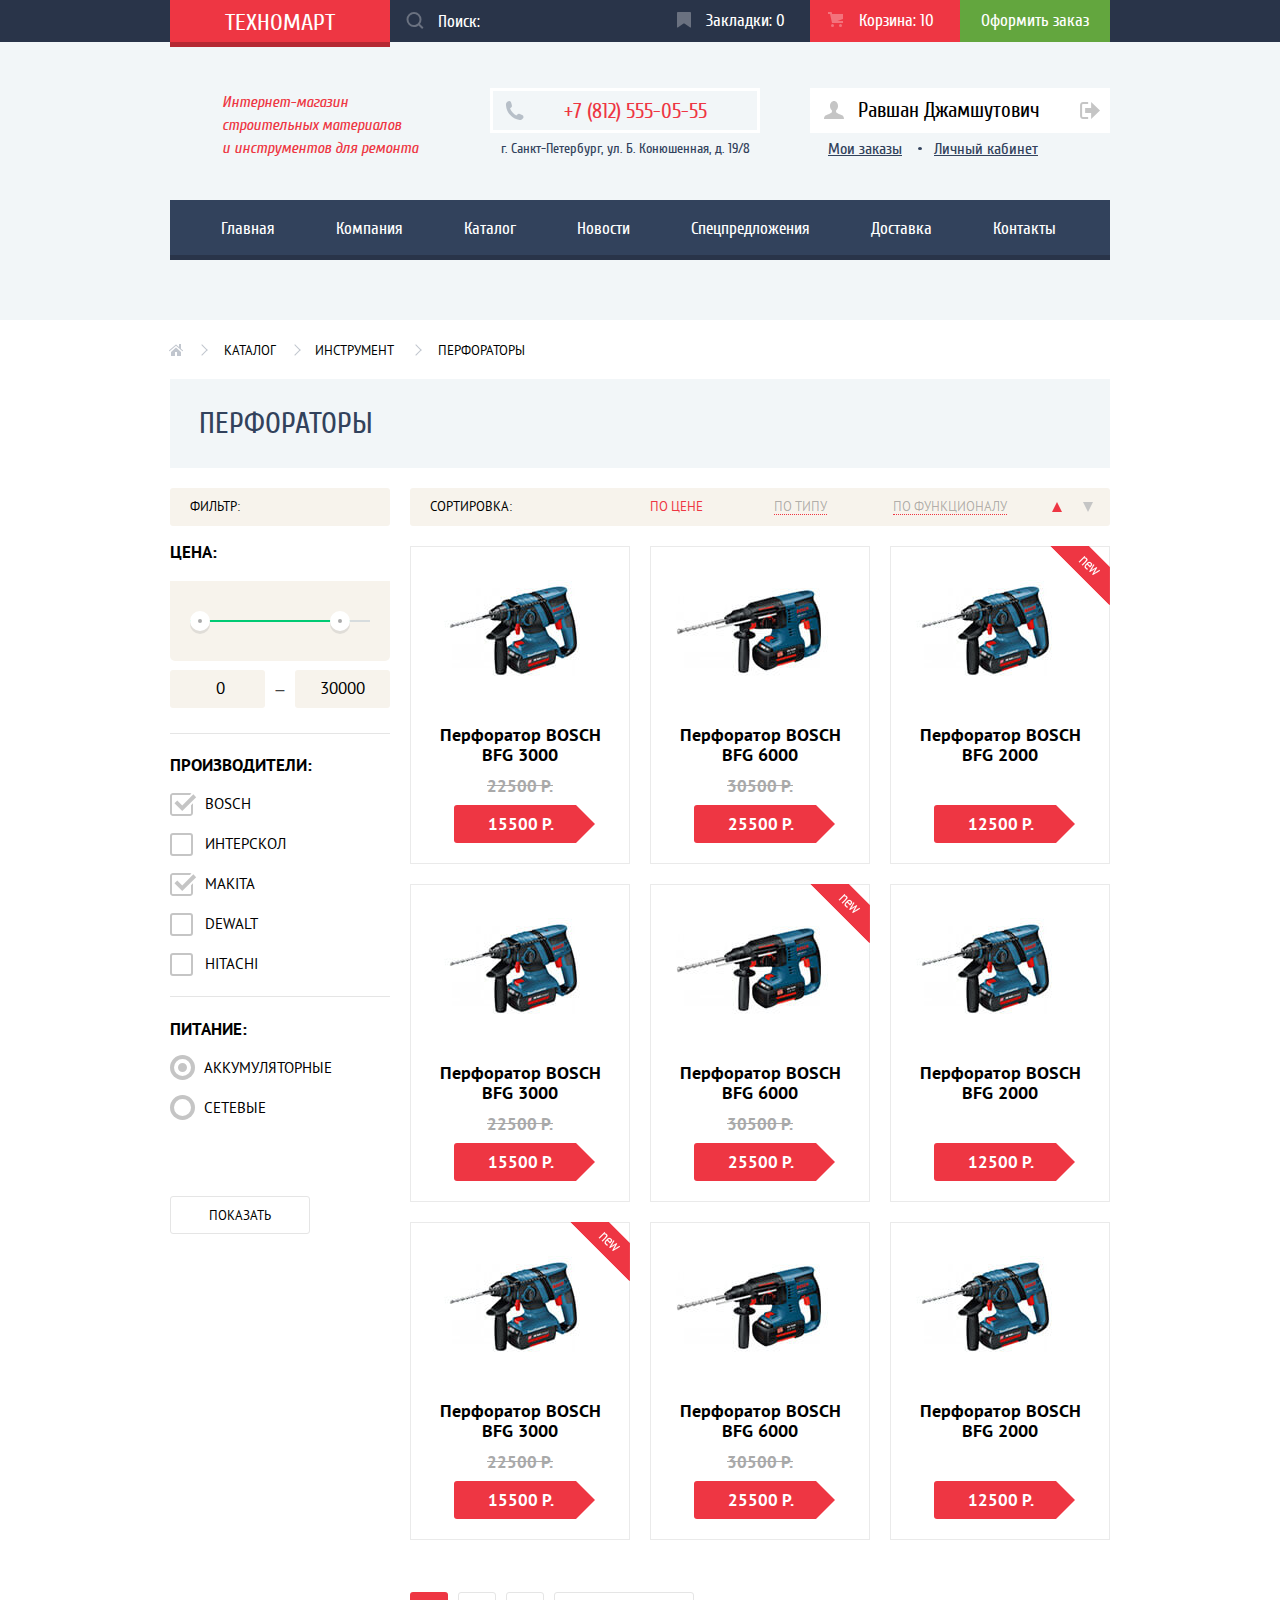
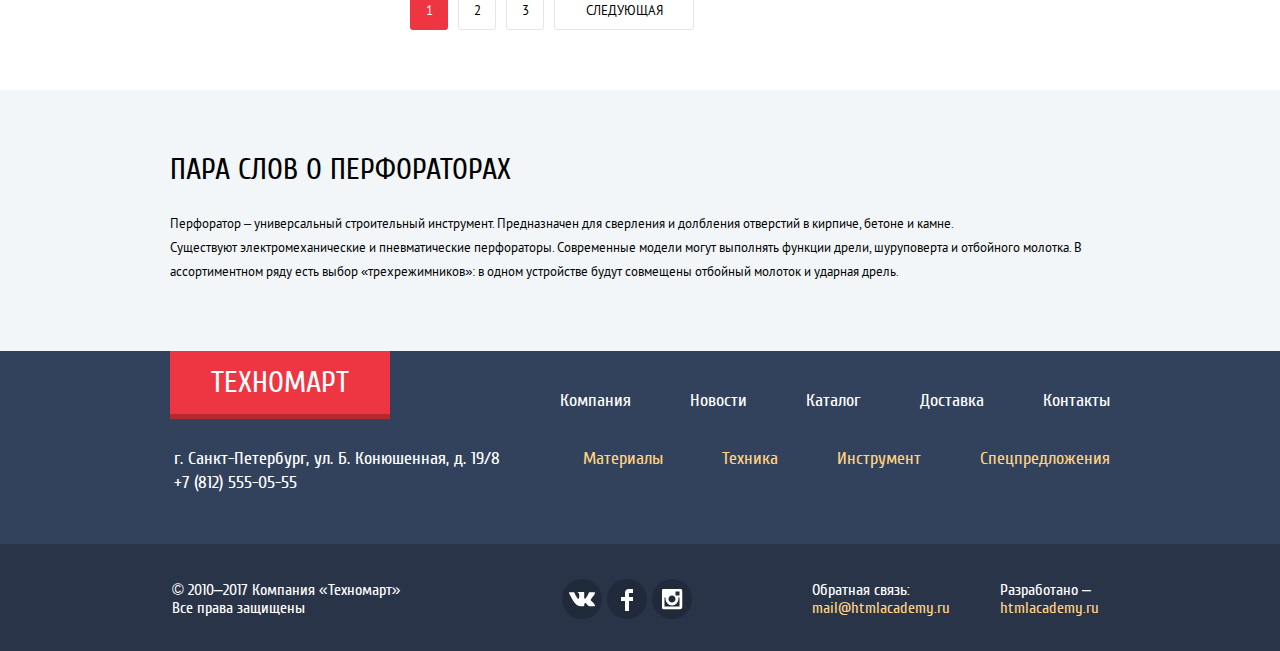
==== commit 865b5083: "Скорректирован JS; для модальных окон, слайдера и карты созданы отдельные файлы" ====
--- a/catalog.html
+++ b/catalog.html
@@ -2,6 +2,7 @@
 <html lang="ru">
   <head>
     <meta charset="utf-8">
+    <meta name="format-detection" content="telephone=no">
     <title>Техномарт — Каталог</title>
     <link rel="stylesheet" href="css/normalize.css">
     <link rel="stylesheet" href="css/style.css">
@@ -9,19 +10,19 @@
   <body>
     <svg style="display: none;">
       <symbol id="icon-search" viewBox="0 0 17 17">
-        <path d="M17 15.586l-3.542-3.542A7.465 7.465 0 0 0 15 7.5 7.5 7.5 0 1 0 7.5 15c1.71 0 3.282-.579 4.544-1.542L15.586 17 17 15.586zM2 7.5C2 4.467 4.467 2 7.5 2 10.532 2 13 4.467 13 7.5c0 3.032-2.468 5.5-5.5 5.5A5.506 5.506 0 0 1 2 7.5z"/>
+        <path d="M17 15.586l-3.542-3.542A7.465 7.465 0 0 0 15 7.5 7.5 7.5 0 1 0 7.5 15c1.71 0 3.282-.579 4.544-1.542L15.586 17 17 15.586zM2 7.5C2 4.467 4.467 2 7.5 2 10.532 2 13 4.467 13 7.5c0 3.032-2.468 5.5-5.5 5.5A5.506 5.506 0 0 1 2 7.5z"></path>
       </symbol>
       <symbol id="icon-login" viewBox="0 0 20 17">
-        <path d="M14.875 8.5L6 0v6H0v5h6v6z"/><path d="M16.986 15.01h-5.027V17h5.027c2.178 0 3.004-1.81 3.029-3.026V3.028C19.99 1.811 19.164 0 16.986 0h-5.027v1.99h5.027c.839 0 .992.681 1.01 1.057v10.904c-.017.376-.171 1.059-1.01 1.059z"/>
+        <path d="M14.875 8.5L6 0v6H0v5h6v6z"></path><path d="M16.986 15.01h-5.027V17h5.027c2.178 0 3.004-1.81 3.029-3.026V3.028C19.99 1.811 19.164 0 16.986 0h-5.027v1.99h5.027c.839 0 .992.681 1.01 1.057v10.904c-.017.376-.171 1.059-1.01 1.059z"></path>
       </symbol>
       <symbol id="icon-logout" viewBox="0 0 21 17">
-        <path d="M21 8.5L12.125 0v6h-6v5h6v6z"/><path d="M3.106 13.952V3.048c.018-.376.171-1.057 1.01-1.057h5.027V0H4.116C1.938 0 1.112 1.81 1.087 3.027v10.946C1.112 15.189 1.938 17 4.116 17h5.027v-1.99H4.116c-.839 0-.992-.683-1.01-1.058z"/>
+        <path d="M21 8.5L12.125 0v6h-6v5h6v6z"></path><path d="M3.106 13.952V3.048c.018-.376.171-1.057 1.01-1.057h5.027V0H4.116C1.938 0 1.112 1.81 1.087 3.027v10.946C1.112 15.189 1.938 17 4.116 17h5.027v-1.99H4.116c-.839 0-.992-.683-1.01-1.058z"></path>
       </symbol>
       <symbol id="icon-username" viewBox="0 0 20 18">
-        <path d="M17.881 14.166c-2.144-.735-4.256-1.666-5.207-2.39-.657-.501-.77-1.618-.517-2.415 1.118-.903 1.864-2.477 1.864-4.278C14.021 2.276 12.221 0 10 0S5.979 2.276 5.979 5.083c0 1.801.746 3.374 1.863 4.277.253.798.141 1.915-.517 2.416-.95.724-3.063 1.654-5.207 2.39S0 18 0 18h20s.025-3.099-2.119-3.834z"/>
+        <path d="M17.881 14.166c-2.144-.735-4.256-1.666-5.207-2.39-.657-.501-.77-1.618-.517-2.415 1.118-.903 1.864-2.477 1.864-4.278C14.021 2.276 12.221 0 10 0S5.979 2.276 5.979 5.083c0 1.801.746 3.374 1.863 4.277.253.798.141 1.915-.517 2.416-.95.724-3.063 1.654-5.207 2.39S0 18 0 18h20s.025-3.099-2.119-3.834z"></path>
       </symbol>
       <symbol id="checkbox-on" viewBox="0 0 27 23">
-        <path d="M7.285 7.486l-2.829 2.829 7.783 7.783L26.171 4.166l-2.828-2.829-11.104 11.102z"/><path d="M21 20c0 .542-.458 1-1 1H3c-.542 0-1-.458-1-1V3c0-.542.458-1 1-1h16.908L21.493.415A2.96 2.96 0 0 0 20 0H3C1.35 0 0 1.35 0 3v17c0 1.65 1.35 3 3 3h17c1.65 0 3-1.35 3-3v-9.829l-2 2V20z"/>
+        <path d="M7.285 7.486l-2.829 2.829 7.783 7.783L26.171 4.166l-2.828-2.829-11.104 11.102z"></path><path d="M21 20c0 .542-.458 1-1 1H3c-.542 0-1-.458-1-1V3c0-.542.458-1 1-1h16.908L21.493.415A2.96 2.96 0 0 0 20 0H3C1.35 0 0 1.35 0 3v17c0 1.65 1.35 3 3 3h17c1.65 0 3-1.35 3-3v-9.829l-2 2V20z"></path>
       </symbol>
     </svg>
     <header class="page-header page-header--catalog">
@@ -30,9 +31,9 @@
           <a class="page-header__logo logo logo--header" href="index.html">Техномарт</a>
           <form class="page-header__search search" action="#" method="post" role="search">
             <input class="search__input" type="search" name="search" id="search-field" placeholder="Поиск:">
-            <label class="visually-hidden" for="search-field">Поиск по сайту</label>
+            <label class="visually-hidden" for="search-field">Поиск:</label>
             <button class="search__submit" type="submit">
-              <span class="visually-hidden">Искать</span>
+              <span class="visually-hidden">Найти</span>
               <svg class="search__icon" width="17" height="17" aria-hidden="true" role="presentation">
                 <use xlink:href="#icon-search"></use>
               </svg>
@@ -51,9 +52,9 @@
         </p>
         <ul class="page-header__user-list user-list user-list--known">
           <li class="user-list__item user-list__item--username">
-            <a class="user-list__link user-list__link--username" href="#">
+            <a class="user-list__link user-list__link--username" href="#" aria-label="Равшан Джамшутович">
               <span class="user-list__text">Равшан Джамшутович</span>
-              <svg class="user-list__icon user-list__icon--username" width="20" height="18" aria-hidden="true" role="presentation">
+              <svg class="user-list__icon user-list__icon--username" width="20" height="18" role="img">
                 <use xlink:href="#icon-username"></use>
               </svg>
             </a>
@@ -83,7 +84,7 @@
             <li class="site-list__item">
               <a class="site-list__link" href="index.html#company">Компания</a>
             </li>
-            <li class="site-list__item">
+            <li class="site-list__item site-list__item--current">
               <a class="site-list__link" href="catalog.html">Каталог</a>
             </li>
             <li class="site-list__item">
@@ -93,7 +94,7 @@
               <a class="site-list__link" href="#">Спецпредложения</a>
             </li>
             <li class="site-list__item">
-              <a class="site-list__link" href="index.html#delivery">Доставка</a>
+              <a class="site-list__link" href="#">Доставка</a>
             </li>
             <li class="site-list__item">
               <a class="site-list__link" href="index.html#contacts">Контакты</a>
@@ -117,7 +118,7 @@
           <li class="breadcrumbs__item">
             <a class="breadcrumbs__link" href="#">Инструмент</a>
           </li>
-          <li class="breadcrumbs__item">Перфораторы</li>
+          <li class="breadcrumbs__item breadcrumbs__item--current">Перфораторы</li>
         </ul>
         <h1 class="page-title">Перфораторы</h1>
         <section class="filter">
@@ -226,12 +227,12 @@
             </ul>
             <ul class="sort__list sort__list--direction">
               <li class="sort__item">
-                <a class="sort__link sort__link--up sort__link--current">
+                <a class="sort__link sort__link--ascend sort__link--current">
                   <span class="visually-hidden">По возрастанию</span>
                 </a>
               </li>
               <li class="sort__item">
-                <a class="sort__link sort__link--down" href="#">
+                <a class="sort__link sort__link--descend" href="#">
                   <span class="visually-hidden">По убыванию</span>
                 </a>
               </li>
@@ -241,7 +242,7 @@
             <h2 class="visually-hidden">Список товаров</h2>
             <ul class="catalog__list">
               <li class="catalog__item">
-                <article class="product">
+                <article class="product product--no-js">
                   <h3 class="product__title">Перфоратор&nbsp;BOSCH BFG&nbsp;3000</h3>
                   <p class="product__sticker">
                     <span class="visually-hidden"></span>
@@ -258,7 +259,7 @@
                 </article>
               </li>
               <li class="catalog__item">
-                <article class="product">
+                <article class="product product--no-js">
                   <h3 class="product__title">Перфоратор&nbsp;BOSCH BFG&nbsp;6000</h3>
                   <p class="product__sticker">
                     <span class="visually-hidden"></span>
@@ -275,7 +276,7 @@
                 </article>
               </li>
               <li class="catalog__item">
-                <article class="product">
+                <article class="product product--no-js">
                   <h3 class="product__title">Перфоратор&nbsp;BOSCH BFG&nbsp;2000</h3>
                   <p class="product__sticker product__sticker--new">
                     <span class="visually-hidden">Новинка</span>
@@ -292,7 +293,7 @@
                 </article>
               </li>
               <li class="catalog__item">
-                <article class="product">
+                <article class="product product--no-js">
                   <h3 class="product__title">Перфоратор&nbsp;BOSCH BFG&nbsp;3000</h3>
                   <p class="product__sticker">
                     <span class="visually-hidden"></span>
@@ -309,7 +310,7 @@
                 </article>
               </li>
               <li class="catalog__item">
-                <article class="product">
+                <article class="product product--no-js">
                   <h3 class="product__title">Перфоратор&nbsp;BOSCH BFG&nbsp;6000</h3>
                   <p class="product__sticker product__sticker--new">
                     <span class="visually-hidden">Новинка</span>
@@ -326,7 +327,7 @@
                 </article>
               </li>
               <li class="catalog__item">
-                <article class="product">
+                <article class="product product--no-js">
                   <h3 class="product__title">Перфоратор&nbsp;BOSCH BFG&nbsp;2000</h3>
                   <p class="product__sticker">
                     <span class="visually-hidden"></span>
@@ -343,7 +344,7 @@
                 </article>
               </li>
               <li class="catalog__item">
-                <article class="product">
+                <article class="product product--no-js">
                   <h3 class="product__title">Перфоратор&nbsp;BOSCH BFG&nbsp;3000</h3>
                   <p class="product__sticker product__sticker--new">
                     <span class="visually-hidden">Новинка</span>
@@ -360,7 +361,7 @@
                 </article>
               </li>
               <li class="catalog__item">
-                <article class="product">
+                <article class="product product--no-js">
                   <h3 class="product__title">Перфоратор&nbsp;BOSCH BFG&nbsp;6000</h3>
                   <p class="product__sticker">
                     <span class="visually-hidden"></span>
@@ -377,7 +378,7 @@
                 </article>
               </li>
               <li class="catalog__item">
-                <article class="product">
+                <article class="product product--no-js">
                   <h3 class="product__title">Перфоратор&nbsp;BOSCH BFG&nbsp;2000</h3>
                   <p class="product__sticker">
                     <span class="visually-hidden"></span>
@@ -430,11 +431,11 @@
           <li class="page-footer__item">
             <a class="page-footer__link" href="#">Новости</a>
           </li>
-          <li class="page-footer__item">
+          <li class="page-footer__item page-footer__item--current">
             <a class="page-footer__link" href="catalog.html">Каталог</a>
           </li>
           <li class="page-footer__item">
-            <a class="page-footer__link" href="index.html#delivery">Доставка</a>
+            <a class="page-footer__link" href="#">Доставка</a>
           </li>
           <li class="page-footer__item">
             <a class="page-footer__link" href="index.html#contacts">Контакты</a>
@@ -451,7 +452,7 @@
           <li class="page-footer__item">
             <a class="page-footer__link" href="#">Техника</a>
           </li>
-          <li class="page-footer__item">
+          <li class="page-footer__item page-footer__item--current">
             <a class="page-footer__link" href="#">Инструмент</a>
           </li>
           <li class="page-footer__item">
@@ -504,6 +505,7 @@
     </section>
     <div class="overlay"></div>
 
-    <script src="js/script.js"></script>
+    <script src="js/modal.js"></script>
+    <script src="js/slider.js"></script>
   </body>
 </html>
--- a/css/style.css
+++ b/css/style.css
@@ -329,7 +329,6 @@
   display: block;
   min-width: 150px;
   padding: 12px 16px;
-  padding-left: 36px;
 
   font: normal 400 17px/18px "Cuprum", "Arial", sans-serif;
   text-align: center;
@@ -342,6 +341,11 @@
   cursor: pointer;
 }
 
+.page-header__link--bookmark,
+.page-header__link--cart {
+  padding-left: 36px;
+}
+
 .page-header__link::before {
   content: "";
 
@@ -390,8 +394,6 @@
 }
 
 .page-header__link--ordering {
-  padding: 12px 6px;
-
   background-color: #63a63e;
 }
 
@@ -551,6 +553,30 @@
   border: none;
 }
 
+.search__input::-webkit-input-placeholder {
+  color: #ffffff;
+
+  opacity: 1;
+}
+
+.search__input::-moz-placeholder {
+  color: #ffffff;
+
+  opacity: 1;
+}
+
+.search__input:-ms-input-placeholder {
+  color: #ffffff;
+
+  opacity: 1;
+}
+
+.search__input:-moz-placeholder {
+  color: #ffffff;
+
+  opacity: 1;
+}
+
 .search__input::placeholder {
   color: #ffffff;
 
@@ -568,6 +594,30 @@
   background-color: #ffffff;
 }
 
+.search__input:focus::-webkit-input-placeholder {
+  color: #000000;
+
+  opacity: 1;
+}
+
+.search__input:focus::-moz-placeholder {
+  color: #000000;
+
+  opacity: 1;
+}
+
+.search__input:focus:-ms-input-placeholder {
+  color: #000000;
+
+  opacity: 1;
+}
+
+.search__input:focus:-moz-placeholder {
+  color: #000000;
+
+  opacity: 1;
+}
+
 .search__input:focus::placeholder {
   color: #000000;
 
@@ -580,14 +630,14 @@
 
   width: 42px;
   height: 42px;
-  padding: 12px 8px 13px 17px;
+  padding: 12px 8px 13px 16px;
 
   background-color: #293449;
   border: none;
 }
 
 .search__icon {
-  width: 17px;
+  width: 18px;
   height: 17px;
   display: block;
 
@@ -800,12 +850,17 @@
   padding: 0;
 
   list-style: none;
+
+  background-color: #32425c;
+  box-shadow: inset 0 -5px 0 0 #293449;
 }
 
 .site-list__item {
   flex-grow: 1;
-  flex-shrink: 1;
   flex-basis: auto;
+  display: flex;
+
+  box-shadow: inset 0 -5px 0 0 #293449;
 }
 
 .site-list__item:nth-child(n+8) {
@@ -827,11 +882,11 @@
   box-shadow: inset 0 -5px 0 0 #293449;
 }
 
-.site-list__item:first-child .site-list__link {
+.site-list__item:nth-child(7n+1) .site-list__link {
   padding-left: 51px;
 }
 
-.site-list__item:last-child .site-list__link {
+.site-list__item:nth-child(7n+7) .site-list__link {
   padding-right: 53px;
 }
 
@@ -848,6 +903,7 @@
   color: rgba(255, 255, 255, 0.5);
 
   background-color: #1d2739;
+  box-shadow: inset 0 -5px 0 0 #1d2739;
 }
 
 .main {
@@ -874,6 +930,8 @@
 }
 
 .offers__list {
+  flex-shrink: 0;
+
   margin: 0;
   padding: 0;
 
@@ -881,7 +939,6 @@
 }
 
 .offers__list--goods {
-  flex-shrink: 0;
   display: flex;
   flex-wrap: wrap;
 
@@ -889,8 +946,6 @@
 }
 
 .offers__list--conditions {
-  flex-shrink: 0;
-
   width: 300px;
 }
 
@@ -989,25 +1044,65 @@
 
 .slider__slides {
   display: flex;
-
+}
+
+.slider--favorites .slider__slides {
   width: 200%;
 }
 
+.slider--services .slider__slides {
+  width: 300%;
+}
+
 .slider__item {
-  flex-shrink: 0;
-
+  position: relative;
+
+  flex-shrink: 0;
+}
+
+.slider--favorites .slider__item {
   width: 50%;
 }
 
+.slider--favorites .slider__item--show:first-child {
+  transform: translate(0);
+}
+
+.slider--favorites .slider__item--show:nth-child(2) {
+  transform: translate(-100%);
+}
+
+.slider--services .slider__item {
+  width: 650px;
+}
+
+.slider--services .slider__item--show:first-child {
+  transform: translate(0);
+}
+
+.slider--services .slider__item--show:nth-child(2) {
+  transform: translate(-650px);
+}
+
+.slider--services .slider__item--show:nth-child(3) {
+  transform: translate(-1300px);
+}
+
 .slider__controls {
+  margin: 0;
+  padding: 0;
+
+  list-style: none;
+}
+
+.slider__controls--favorites {
   position: absolute;
   z-index: 10;
   left: 50%;
   bottom: 0;
 
-  width: 110px;
+  min-width: 110px;
   height: 60px;
-  margin: 0;
   padding-top: 14px;
 
   font-size: 0;
@@ -1016,10 +1111,34 @@
   transform: translateX(-50%);
 }
 
+.slider__controls--favorites li {
+  display: inline-block;
+
+  font-size: 16px;
+  vertical-align: top;
+}
+
+.slider__controls--favorites li + li {
+  margin-left: 10px;
+}
+
+.slider__controls--services {
+  position: relative;
+
+  flex-shrink: 0;
+
+  width: 240px;
+  margin-right: auto;
+}
+
 .slider__control {
-  display: inline-block;
+  cursor: pointer;
+}
+
+.slider__controls--favorites .slider__control {
   width: 10px;
   height: 10px;
+  padding: 0;
 
   vertical-align: top;
 
@@ -1029,25 +1148,40 @@
   cursor: pointer;
 }
 
-.slider__control + .slider__control {
-  margin-left: 10px;
-}
-
-.slider__toggle:first-of-type:checked ~ .slider__controls .slider__control:first-of-type,
-.slider__toggle:last-of-type:checked ~ .slider__controls .slider__control:last-of-type {
+.slider__controls--favorites .slider__control:active,
+.slider__controls--favorites .slider__control--active {
   background-color: #ee3643;
 }
 
-.slider__toggle:first-of-type:checked ~ .slider__inner .slider__slides {
-  transform: translate(0);
-}
-
-.slider__toggle:last-of-type:checked ~ .slider__inner .slider__slides {
-  transform: translate(-50%);
-}
-
-.slider__toggle:focus ~ .slider__controls .slider__control {
-  outline: 2px solid rgba(255, 255, 255, 0.4);
+.slider__controls--services .slider__control {
+  display: block;
+  width: 100%;
+  padding: 13px 22px 16px;
+
+  font: normal 700 21px/30px "Cuprum", "Arial", sans-serif;
+  text-align: left;
+  color: #ffffff;
+
+  background-color: #32425c;
+  border: none;
+  border-top: 1px solid #405069;
+  border-bottom: 1px solid #293449;
+}
+
+.slider__controls--services .slider__control:hover,
+.slider__controls--services .slider__control:focus {
+  background-color: #293449;
+}
+
+.slider__controls--services .slider__control:active,
+.slider__controls--services .slider__control--active,
+.slider__controls--services .slider__control--active:hover,
+.slider__controls--services .slider__control--active:focus {
+  color: #32425c;
+
+  background-color: #ffffff;
+  border-top-color: transparent;
+  border-bottom-color: transparent;
 }
 
 .slider__button {
@@ -1065,6 +1199,10 @@
   transform: translateY(-50%);
 }
 
+.slider__button:disabled {
+  cursor: auto;
+}
+
 .slider__button--prev {
   left: 0;
 }
@@ -1192,6 +1330,7 @@
   flex-wrap: wrap;
 
   margin: 0;
+  margin-left: -20px;
   padding: 0;
 
   list-style: none;
@@ -1200,12 +1339,8 @@
 .popular__item {
   flex-shrink: 0;
 
-  margin-right: 20px;
+  margin-left: 20px;
   margin-bottom: 20px;
-}
-
-.popular__item:nth-of-type(4n) {
-  margin-right: 0;
 }
 
 .popular__item--product {
@@ -1354,7 +1489,7 @@
   background-color: #ffffff;
 }
 
-.product:not(:hover) .product__button:not(:focus) {
+.product--no-js:not(:hover) .product__button:not(:focus) {
   position: absolute;
 
   top: auto;
@@ -1375,30 +1510,24 @@
   overflow: hidden;
 }
 
-.product:not(:hover) .product__actions {
+.product--no-js:not(:hover) .product__actions {
   background-color: transparent;
 }
 
-.product:not(:hover) .product__button:nth-child(2):focus {
-  transform: translateY(46px);
-}
-
-.product:not(:hover) .product__button:first-child:focus {
+.product--no-js:not(:hover) .product__button:first-child:focus {
   box-shadow: 0 0 0 41px #ffffff,
               0 33px 0 41px #ffffff;
 }
 
-.product:not(:hover) .product__button:nth-child(2):focus {
+.product--no-js:not(:hover) .product__button:nth-child(2):focus {
   box-shadow: 0 -46px 0 41px #ffffff,
               0 -13px 0 41px #ffffff;
-}
-
-.product:not(:hover):focus-within .product__button:not(:focus) {
+
+  transform: translateY(46px);
+}
+
+.product--no-js:not(:hover):focus-within .product__button:not(:focus) {
   position: relative;
-
-  top: auto;
-  left: auto;
-  right: auto;
 
   width: 135px;
   height: auto;
@@ -1414,30 +1543,27 @@
   overflow: visible;
 }
 
-.product:not(:hover):focus-within .product__button:first-child:not(:focus) {
+.product--no-js:not(:hover):focus-within .product__button:first-child:not(:focus) {
   margin-bottom: 8px;
 }
 
-.product:not(:hover):focus-within .product__actions {
+.product--no-js:not(:hover):focus-within .product__actions {
   background-color: #ffffff;
 }
 
-.product:not(:hover):focus-within .product__button:nth-child(2):focus {
+.product--no-js:not(:hover):focus-within .product__button:first-child:focus {
+  box-shadow: none;
+}
+
+.product--no-js:not(:hover):focus-within .product__button:nth-child(2):focus {
+  box-shadow: none;
+
   transform: none;
 }
 
-.product:not(:hover):focus-within .product__button:first-child:focus {
-  box-shadow: none;
-}
-
-.product:not(:hover):focus-within .product__button:nth-child(2):focus {
-  box-shadow: none;
-}
-
 .product:hover,
-.product:focus {
+.product:not(.product--no-js) {
   box-shadow: 0 10px 25px 0 rgba(41, 52, 73, 0.5);
-  outline: none;
 }
 
 .product:focus-within {
@@ -1514,14 +1640,15 @@
   content: "";
 
   position: absolute;
-  top: 0;
+  top: -2px;
   right: -19px;
 
   width: 0;
   height: 0;
 
-  border: 19px solid #ffffff;
+  border: 21px solid #ffffff;
   border-left-color: transparent;
+  border-right-width: 19px;
 }
 
 .services {
@@ -1536,6 +1663,33 @@
   padding-right: 0;
 }
 
+.services__slider {
+  display: flex;
+  align-items: flex-start;
+}
+
+.services__inner {
+  flex-shrink: 0;
+
+  width: 650px;
+}
+
+.services__tabs::before {
+  content: "";
+
+  position: absolute;
+  top: -44.5px;
+  bottom: -44.5px;
+  right: 0;
+
+  width: 10px;
+  height: auto;
+
+  background-image: url("../img/services-shadow.png");
+  background-position: right center;
+  background-size: 10px auto;
+}
+
 .services__title {
   margin: 0;
   padding-bottom: 27px;
@@ -1556,6 +1710,10 @@
 }
 
 .services__panel {
+  min-height: 284px;
+  padding-left: 20px;
+
+  background-color: #f4f8f9;
   background-position: 100% 100%;
   background-repeat: no-repeat;
 }
@@ -1605,103 +1763,6 @@
 
 .services__button {
   margin-bottom: 12px;
-}
-
-.tabbed-slider {
-  position: relative;
-
-  display: flex;
-  align-items: flex-start;
-}
-
-.tabbed-slider__inner {
-  flex-shrink: 0;
-
-  width: 650px;
-
-  overflow: hidden;
-}
-
-.tabbed-slider__slides {
-  display: flex;
-
-  width: 300%;
-}
-
-.tabbed-slider__panel {
-  flex-shrink: 0;
-
-  width: 650px;
-  min-height: 284px;
-  padding-left: 20px;
-}
-
-.tabbed-slider__tabs {
-  position: relative;
-
-  flex-shrink: 0;
-
-  width: 240px;
-  margin: 0;
-  margin-right: auto;
-}
-
-.tabbed-slider__tabs::before {
-  content: "";
-
-  position: absolute;
-  top: -44.5px;
-  bottom: -44.5px;
-  right: 0;
-
-  width: 10px;
-  height: auto;
-
-  background-image: url("../img/services-shadow.png");
-  background-position: right center;
-  background-size: 10px auto;
-}
-
-.tabbed-slider__tab {
-  display: block;
-  padding: 13px 22px 16px;
-
-  font: normal 700 21px/30px "Cuprum", "Arial", sans-serif;
-  color: #ffffff;
-
-  background-color: #32425c;
-  border-top: 1px solid #405069;
-  border-bottom: 1px solid #293449;
-
-  cursor: pointer;
-}
-
-.tabbed-slider__tab:hover,
-.tabbed-slider__tab:focus {
-  background-color: #293449;
-}
-
-.tabbed-slider__toggle:first-of-type:checked ~ .tabbed-slider__tabs .tabbed-slider__tab:first-of-type,
-.tabbed-slider__toggle:nth-of-type(2):checked ~ .tabbed-slider__tabs .tabbed-slider__tab:nth-of-type(2),
-.tabbed-slider__toggle:last-of-type:checked ~ .tabbed-slider__tabs .tabbed-slider__tab:last-of-type,
-.tabbed-slider__tab:active {
-  color: #32425c;
-
-  background-color: #ffffff;
-  border-top-color: transparent;
-  border-bottom-color: transparent;
-}
-
-.tabbed-slider__toggle:first-of-type:checked ~ .tabbed-slider__inner .tabbed-slider__slides {
-  transform: translate(0);
-}
-
-.tabbed-slider__toggle:nth-of-type(2):checked ~ .tabbed-slider__inner .tabbed-slider__slides {
-  transform: translate(-650px);
-}
-
-.tabbed-slider__toggle:last-of-type:checked ~ .tabbed-slider__inner .tabbed-slider__slides {
-  transform: translate(-1300px);
 }
 
 .company {
@@ -1810,29 +1871,25 @@
 }
 
 .map {
-  overflow: hidden;
-}
-
-.map__container {
-  display: flex;
-  width: 200%;
+  position: relative;
 }
 
 .map__illustration {
-  position: relative;
-  z-index: 10;
-
-  flex-shrink: 0;
-
-  width: 50%;
-  margin: 0;
-}
-
-.map__illustration--preview {
+  position: absolute;
+  top: 0;
+  left: 0;
+
+  width: 100%;
+  margin: 0;
+}
+
+.map__illustration--preview,
+.map__interactive-area--preview {
   height: 158px;
 }
 
-.map__illustration--big {
+.map__illustration--big,
+.map__interactive-area--big {
   height: 446px;
 }
 
@@ -1851,14 +1908,9 @@
 
 .map__interactive-area {
   position: relative;
-  z-index: 20;
-
-  flex-shrink: 0;
-
-  width: 50%;
-  margin: 0;
-
-  transform: translateX(-100%);
+
+  width: 100%;
+  margin: 0;
 }
 
 .page-footer {
@@ -1890,19 +1942,17 @@
 }
 
 .page-footer__list--site {
-  width: 610px;
+  max-width: 610px;
+  width: auto;
 }
 
 .page-footer__list--categories {
-  width: 586px;
+  max-width: 590px;
+  width: auto;
 }
 
 .page-footer__item {
   flex-shrink: 0;
-}
-
-.page-footer__item:first-child {
-  margin-left: auto;
 }
 
 .page-footer__link {
@@ -1935,7 +1985,7 @@
 }
 
 .page-footer__link[href]:hover,
-.page-footer__link[href]:focus {
+.page-footer__link:focus {
   text-decoration: underline;
 }
 
@@ -2111,7 +2161,7 @@
 .modal {
   position: fixed;
   z-index: 50;
-  top: 50vh;
+  top: 50%;
   left: 50%;
 
   display: none;
@@ -2123,7 +2173,7 @@
 
 @keyframes roll-in {
   0% {
-    transform: translate(-1000px, -50%) rotate(-180deg);
+    transform: translate(-2000px, -50%) rotate(-180deg);
     opacity: 0;
   }
 
@@ -2150,6 +2200,10 @@
 .modal--show {
   display: block;
   animation: roll-in 0.6s ease-out forwards;
+}
+
+.modal--without-animation {
+  display: block;
 }
 
 .modal--error {
@@ -2338,6 +2392,30 @@
   border-radius: 3px;
 }
 
+.message-form__input::-webkit-input-placeholder {
+  color: #a9a9a9;
+
+  opacity: 1;
+}
+
+.message-form__input::-moz-placeholder {
+  color: #a9a9a9;
+
+  opacity: 1;
+}
+
+.message-form__input:-ms-input-placeholder {
+  color: #a9a9a9;
+
+  opacity: 1;
+}
+
+.message-form__input:-moz-placeholder {
+  color: #a9a9a9;
+
+  opacity: 1;
+}
+
 .message-form__input::placeholder {
   color: #a9a9a9;
 
@@ -2351,6 +2429,7 @@
 .breadcrumbs {
   flex-shrink: 0;
   display: flex;
+  flex-wrap: wrap;
 
   width: 100%;
   margin: 0;
@@ -2362,6 +2441,10 @@
 
   background-color: #ffffff;
   list-style: none;
+}
+
+.breadcrumbs__item {
+  flex-shrink: 0;
 }
 
 .breadcrumbs__link {
@@ -2386,6 +2469,16 @@
   padding-left: 18px;
 }
 
+.breadcrumbs__item:first-child .breadcrumbs__link {
+  padding-left: 0;
+  margin-left: -2px;
+}
+
+.breadcrumbs__item:nth-child(3) .breadcrumbs__link {
+  padding-right: 26px;
+  padding-left: 16px;
+}
+
 .breadcrumbs__link::after {
   content: "";
 
@@ -2400,15 +2493,6 @@
   border-bottom: 1px solid #c1c6ce;
 
   transform: translateY(-50%) rotate(-45deg);
-}
-
-.breadcrumbs__item {
-  flex-shrink: 0;
-}
-
-.breadcrumbs__item:first-child .breadcrumbs__link {
-  padding-left: 0;
-  margin-left: -2px;
 }
 
 .breadcrumbs__item:first-child .breadcrumbs__link::before {
@@ -2425,11 +2509,6 @@
   background-repeat: no-repeat;
 }
 
-.breadcrumbs__item:nth-child(3) .breadcrumbs__link {
-  padding-right: 26px;
-  padding-left: 16px;
-}
-
 .page-title {
   flex-shrink: 0;
 
@@ -2564,6 +2643,11 @@
   border-color: #b5b5b5;
 }
 
+.filter-form__checkbox:focus + .filter-form__checkbox-label::before {
+  outline: thin dotted;
+  outline: 5px auto -webkit-focus-ring-color;
+}
+
 .filter-form__checkbox-label:active::before {
   opacity: 0.3;
 }
@@ -2579,6 +2663,11 @@
 .filter-form__checkbox-label:hover .filter-form__checkbox-on,
 .filter-form__checkbox:focus + .filter-form__checkbox-label .filter-form__checkbox-on {
   fill: #b5b5b5
+}
+
+.filter-form__checkbox:focus + .filter-form__checkbox-label .filter-form__checkbox-on {
+  outline: thin dotted;
+  outline: 5px auto -webkit-focus-ring-color;
 }
 
 .filter-form__checkbox-label:active .filter-form__checkbox-on {
@@ -2617,6 +2706,11 @@
   box-shadow: 0 0 0 4px #b5b5b5;
 }
 
+.filter-form__radio:focus + .filter-form__radio-label::before {
+  outline: thin dotted;
+  outline: 5px auto -webkit-focus-ring-color;
+}
+
 .filter-form__radio-label:active::before {
   opacity: 0.3;
 }
@@ -2743,7 +2837,6 @@
 .sort {
   display: flex;
   flex-wrap: wrap;
-  align-items: flex-start;
 
   min-height: 38px;
   margin-bottom: 20px;
@@ -2774,6 +2867,10 @@
   padding: 0;
 
   list-style: none;
+}
+
+.sort__list--base {
+  flex-wrap: wrap;
 }
 
 .sort__item {
@@ -2797,30 +2894,30 @@
 .sort__list--base .sort__link {
   position: relative;
 
-  padding: 10px 0 0;
+  padding: 10px;
 }
 
 .sort__list--base .sort__link::before {
   content: "";
 
   position: absolute;
-  left: 0;
-  right: 0;
-  bottom: 1px;
-
-  width: 100%;
+  left: 10px;
+  right: 10px;
+  bottom: 11px;
+
+  width: auto;
   height: 0;
 
   border-bottom: 1px dotted #ee3643;
 }
 
 .sort__list--base .sort__link[href]:hover,
-.sort__list--base .sort__link[href]:focus {
+.sort__list--base .sort__link:focus {
   color: #000000;
 }
 
 .sort__list--base .sort__link[href]:hover::before,
-.sort__list--base .sort__link[href]:focus::before {
+.sort__list--base .sort__link:focus::before {
   border-bottom-style: solid;
 }
 
@@ -2834,29 +2931,30 @@
   border-bottom-color: transparent;
 }
 
+.sort__list--base .sort__item {
+  margin-right: 25px;
+}
+
 .sort__list--base .sort__item:first-child {
-  margin-right: 71px;
+  margin-right: 51px;
 }
 
 .sort__list--base .sort__item:nth-child(2) {
-  margin-right: 66px;
-}
-
-.sort__list--base .sort__item:last-child {
-  margin-right: 35px;
-}
-
-.sort__link--up,
-.sort__link--down {
+  margin-right: 46px;
+}
+
+.sort__link--ascend,
+.sort__link--descend {
   padding: 14px 10px;
-}
-
-.sort__link--up {
-  margin-right: 1px;
-}
-
-.sort__link--up::before,
-.sort__link--down::before {
+  padding-right: 11px;
+}
+
+.sort__link--descend {
+  margin-right: 6px;
+}
+
+.sort__link--ascend::before,
+.sort__link--descend::before {
   content: "";
 
   display: block;
@@ -2865,39 +2963,35 @@
   height: 0;
 }
 
-.sort__link--up::before {
+.sort__link--ascend::before {
   border-bottom: 10px solid #c5c5c5;
   border-left: 5.5px solid transparent;
   border-right: 5.5px solid transparent;
 }
 
-.sort__link--down::before {
+.sort__link--descend::before {
   border-top: 10px solid #c5c5c5;
   border-left: 5.5px solid transparent;
   border-right: 5.5px solid transparent;
 }
 
-.sort__link--down {
-  margin-right: 7px;
-}
-
-.sort__link--up[href]:hover::before,
-.sort__link--up[href]:focus::before {
+.sort__link--ascend[href]:hover::before,
+.sort__link--ascend:focus::before {
   border-bottom-color: #231f20;
 }
 
-.sort__link--down[href]:hover::before,
-.sort__link--down[href]:focus::before {
+.sort__link--descend[href]:hover::before,
+.sort__link--descend:focus::before {
   border-top-color: #231f20;
 }
 
-.sort__link--up[href]:active::before,
-.sort__link--up.sort__link--current::before {
+.sort__link--ascend[href]:active::before,
+.sort__link--ascend.sort__link--current::before {
   border-bottom-color: #ee3643;
 }
 
-.sort__link--down[href]:active::before,
-.sort__link--down.sort__link--current::before {
+.sort__link--descend[href]:active::before,
+.sort__link--descend.sort__link--current::before {
   border-top-color: #ee3643;
 }
 
@@ -2910,6 +3004,7 @@
   flex-wrap: wrap;
 
   margin: 0;
+  margin-left: -20px;
   margin-bottom: 32px;
   padding: 0;
 
@@ -2919,12 +3014,8 @@
 .catalog__item {
   flex-shrink: 0;
 
-  margin-right: 20px;
+  margin-left: 20px;
   margin-bottom: 20px;
-}
-
-.catalog__item:nth-of-type(3n) {
-  margin-right: 0;
 }
 
 .pagination {
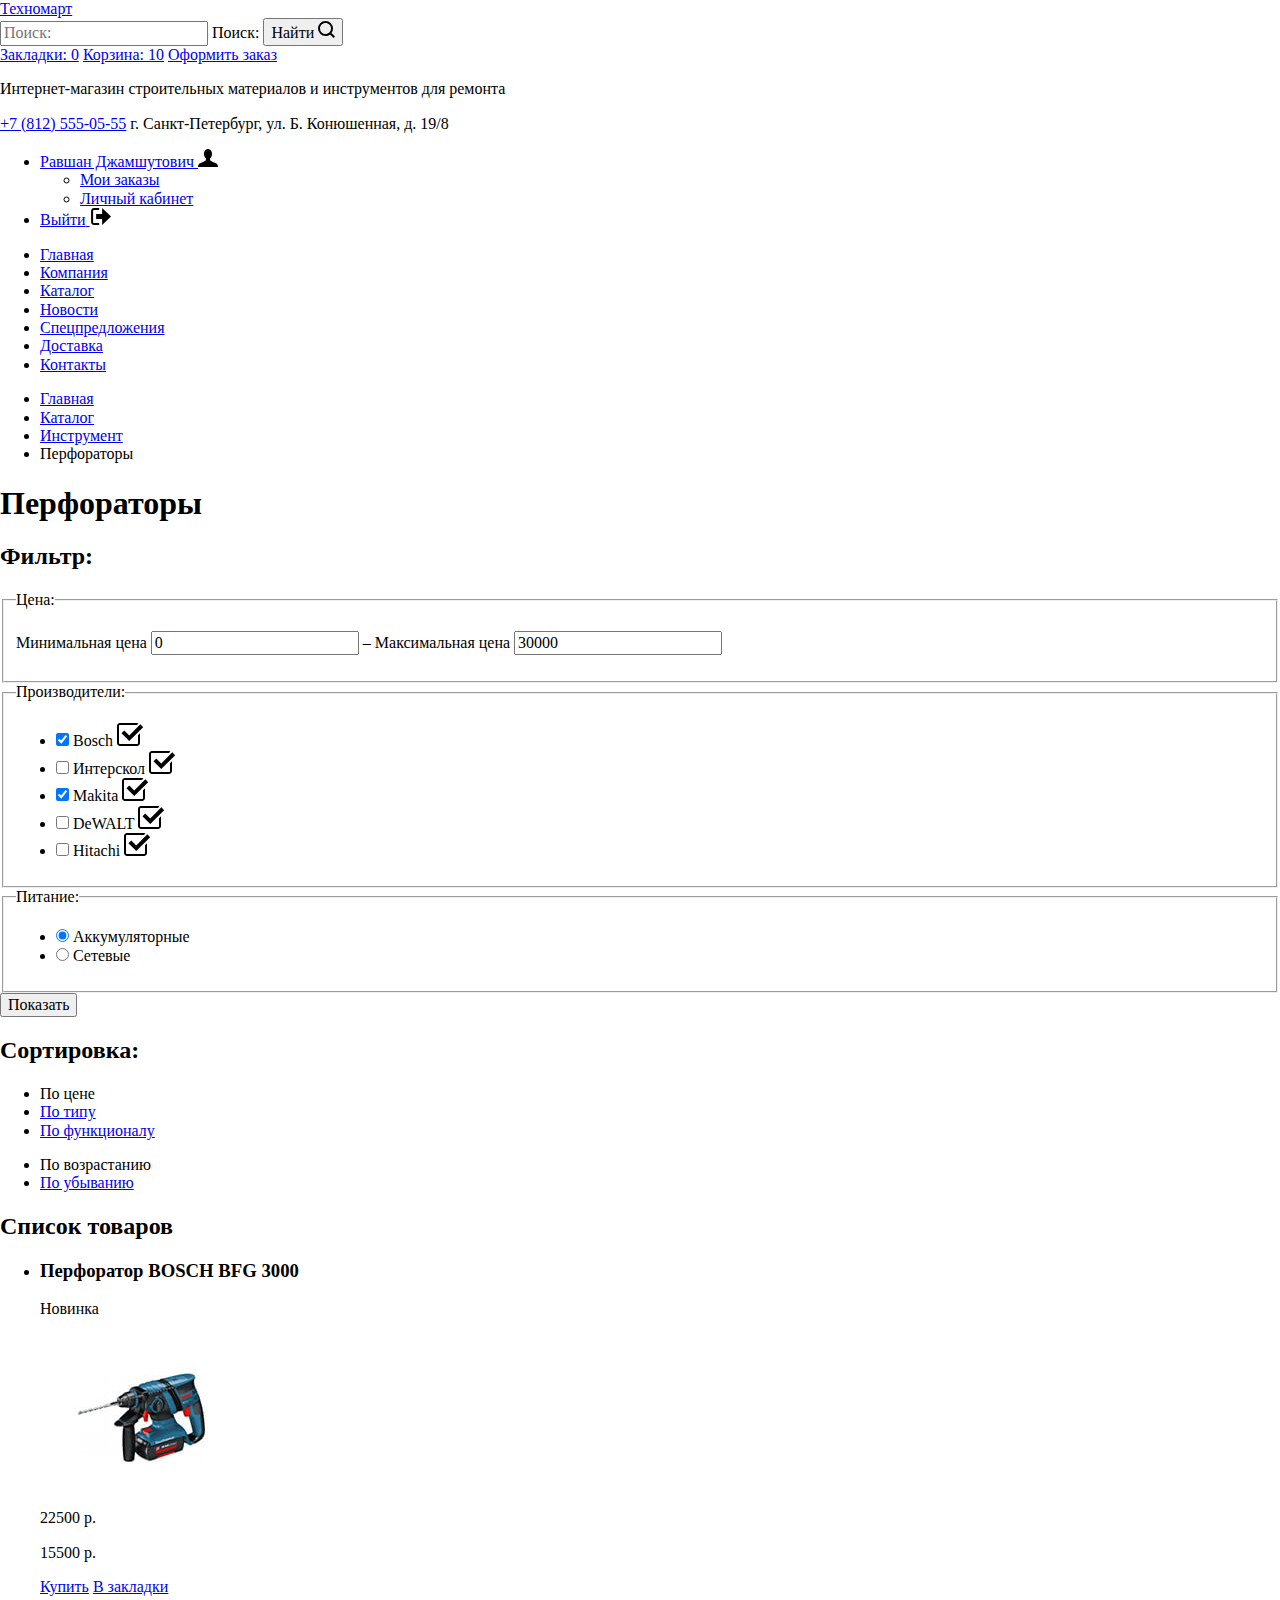
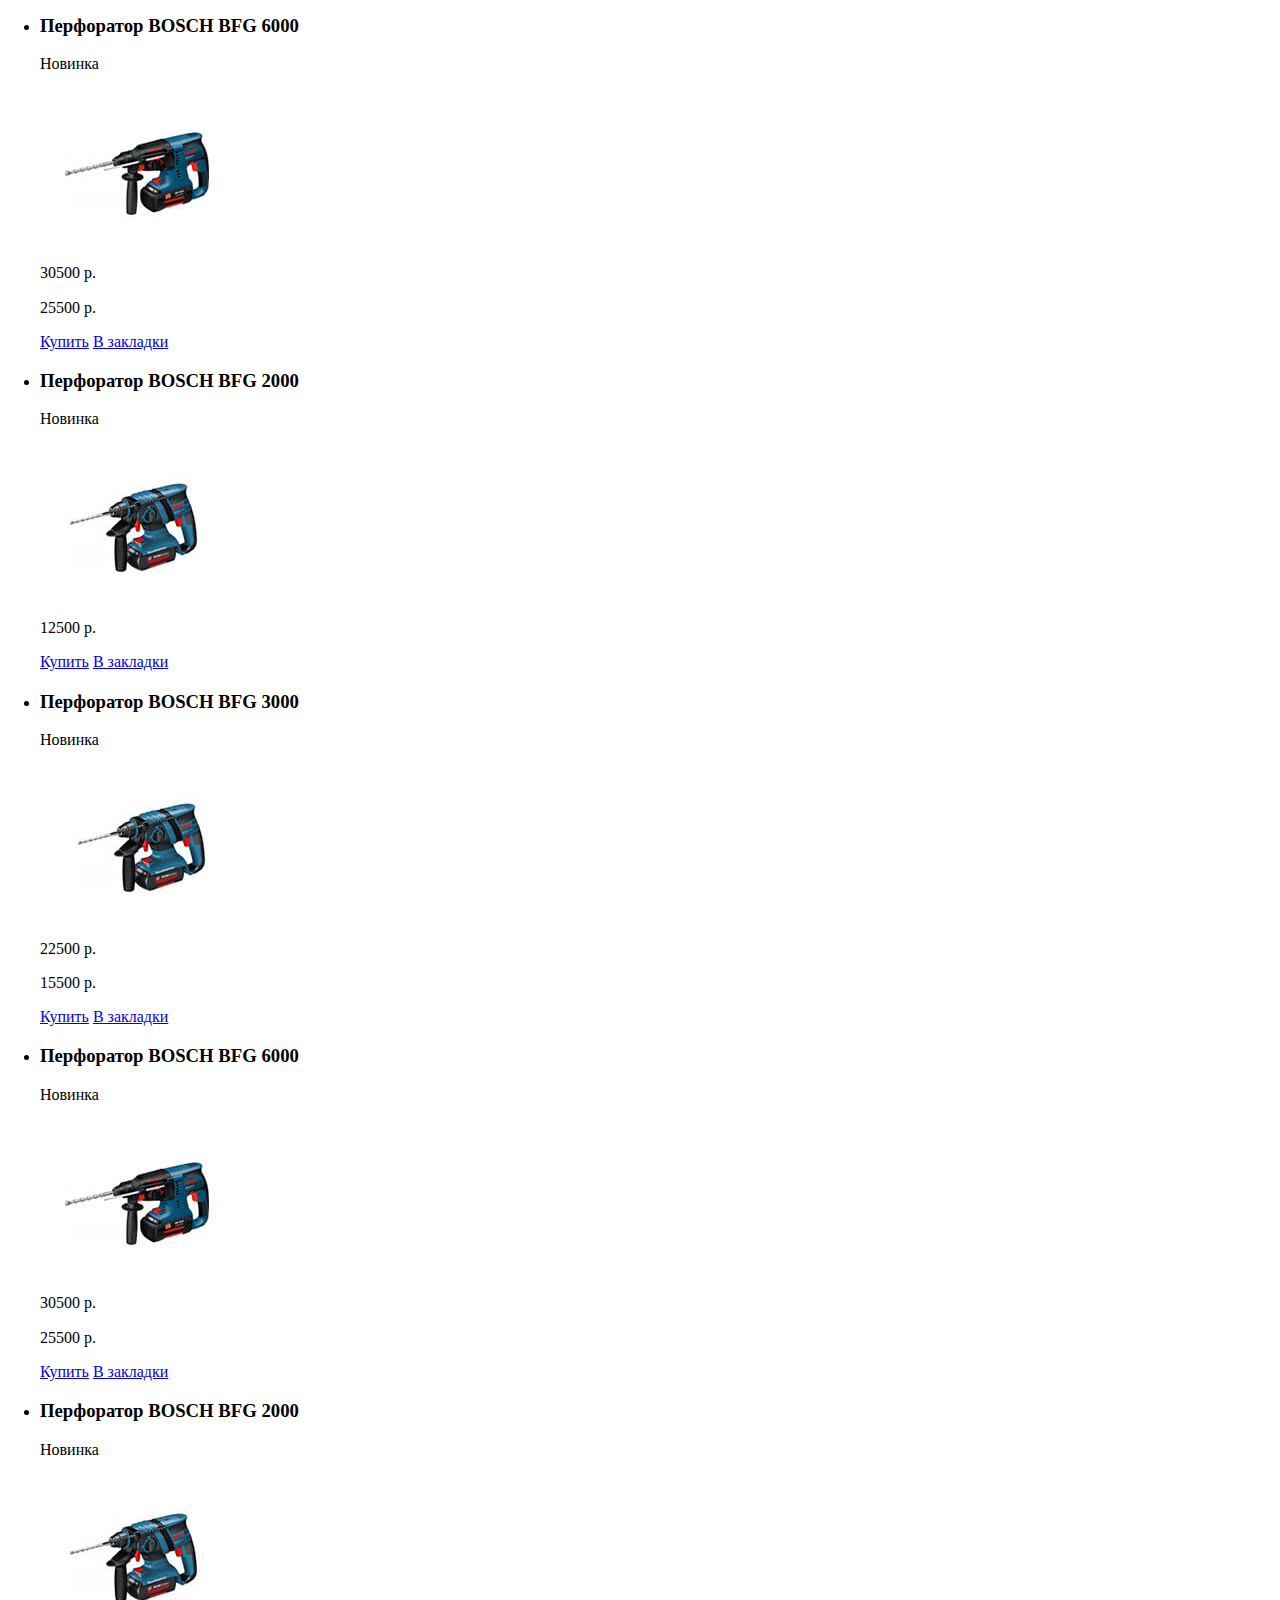
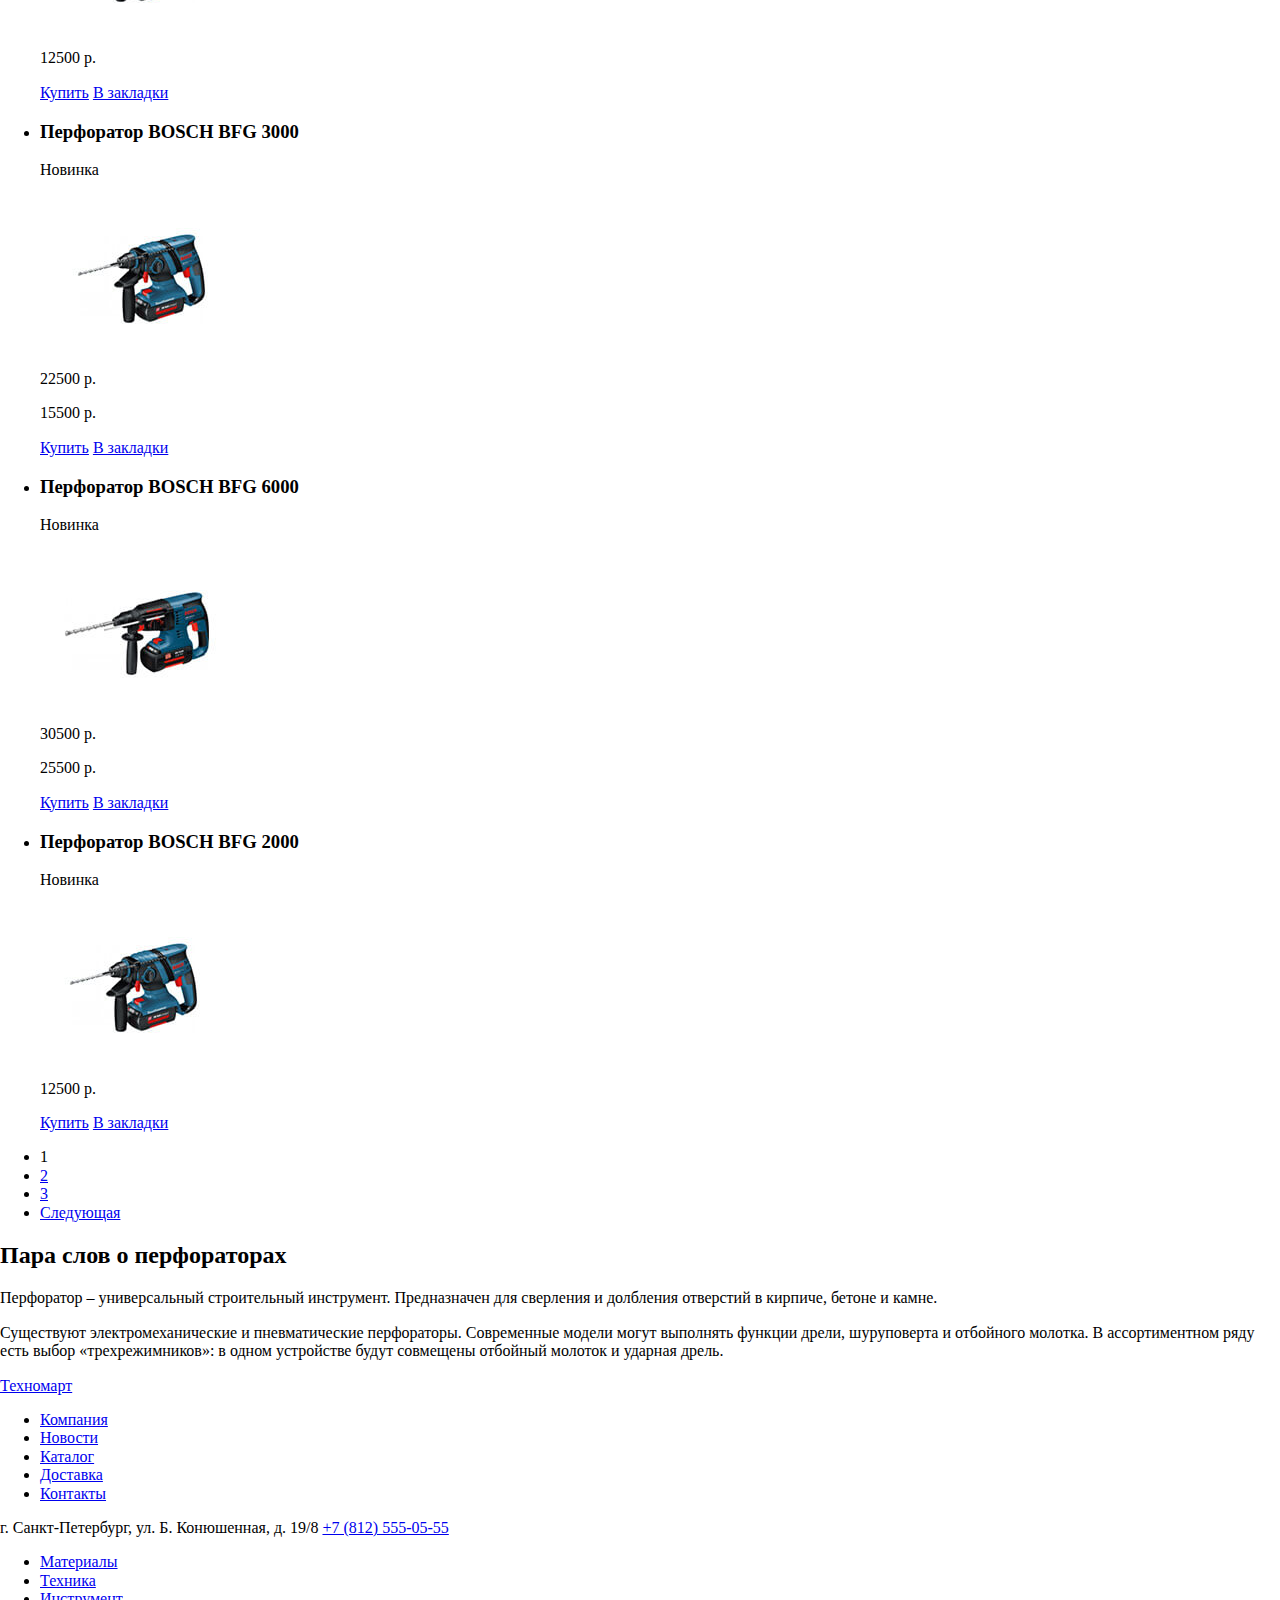
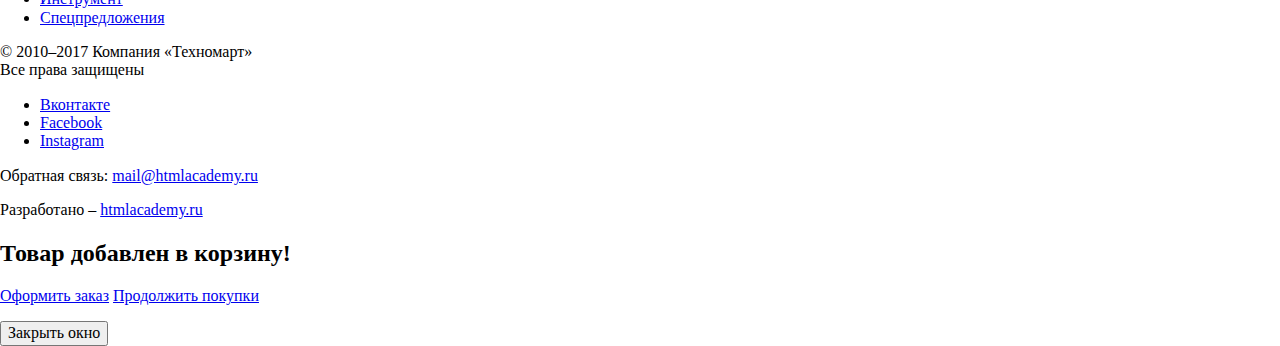
==== commit b79bf890: "Некоторые уточнения в разметке (в классах и атрибутах)" ====
--- a/catalog.html
+++ b/catalog.html
@@ -2,10 +2,9 @@
 <html lang="ru">
   <head>
     <meta charset="utf-8">
-    <meta name="format-detection" content="telephone=no">
     <title>Техномарт — Каталог</title>
     <link rel="stylesheet" href="css/normalize.css">
-    <link rel="stylesheet" href="css/style.css">
+    <link rel="stylesheet" href="css/style.min.css">
   </head>
   <body>
     <svg style="display: none;">
@@ -34,7 +33,7 @@
             <label class="visually-hidden" for="search-field">Поиск:</label>
             <button class="search__submit" type="submit">
               <span class="visually-hidden">Найти</span>
-              <svg class="search__icon" width="17" height="17" aria-hidden="true" role="presentation">
+              <svg class="search__icon" width="17" height="17" aria-hidden="true" role="presentation" focusable="false">
                 <use xlink:href="#icon-search"></use>
               </svg>
             </button>
@@ -47,14 +46,14 @@
       <div class="page-header__wrapper wrapper">
         <p class="page-header__description">Интернет-магазин строительных&nbsp;материалов и&nbsp;инструментов&nbsp;для&nbsp;ремонта</p>
         <p class="page-header__contacts">
-          <b class="page-header__phone">+7&nbsp;(812)&nbsp;555-05-55</b>
+          <a class="page-header__phone" href="tel:+78125550555">+7&nbsp;(812)&nbsp;555-05-55</a>
           <span class="page-header__address">г.&nbsp;Санкт-Петербург,&nbsp;ул.&nbsp;Б.&nbsp;Конюшенная,&nbsp;д.&nbsp;19/8</span>
         </p>
-        <ul class="page-header__user-list user-list user-list--known">
+        <ul class="page-header__user-list user-list">
           <li class="user-list__item user-list__item--username">
-            <a class="user-list__link user-list__link--username" href="#" aria-label="Равшан Джамшутович">
+            <a class="user-list__link" href="#" aria-label="Равшан Джамшутович">
               <span class="user-list__text">Равшан Джамшутович</span>
-              <svg class="user-list__icon user-list__icon--username" width="20" height="18" role="img">
+              <svg class="user-list__icon user-list__icon--username" width="20" height="18" role="img" focusable="false">
                 <use xlink:href="#icon-username"></use>
               </svg>
             </a>
@@ -68,9 +67,9 @@
             </ul>
           </li>
           <li class="user-list__item user-list__item--logout">
-            <a class="user-list__link user-list__link--logout" href="#">
+            <a class="user-list__link" href="#">
               <span class="visually-hidden">Выйти</span>
-              <svg class="user-list__icon user-list__icon--logout" width="21" height="17" aria-hidden="true" role="presentation">
+              <svg class="user-list__icon user-list__icon--logout" width="21" height="17" aria-hidden="true" role="presentation" focusable="false">
                 <use xlink:href="#icon-logout"></use>
               </svg>
             </a>
@@ -130,15 +129,15 @@
                 <div class="range__scale">
                   <div class="range__bar" style="width: 88.9%;"></div>
                 </div>
-                <div class="range__toggle range__toggle--min"></div>
-                <div class="range__toggle range__toggle--max"></div>
+                <div class="range__toggle range__toggle--min" tabindex="0" role="button"></div>
+                <div class="range__toggle range__toggle--max" tabindex="0" role="button"></div>
               </div>
               <p class="range__fields">
                 <label class="range__label">
                   <span class="visually-hidden">Минимальная цена</span>
                   <input class="range__input" type="text" name="min-price" id="min-price-field" value="0">
                 </label>
-                <span>&ndash;</span>
+                <span class="range__dash">&ndash;</span>
                 <label class="range__label">
                   <span class="visually-hidden">Максимальная цена</span>
                   <input class="range__input" type="text" name="max-price" id="max-price-field" value="30000">
@@ -152,7 +151,7 @@
                   <input class="filter-form__checkbox visually-hidden" type="checkbox" name="bosch" id="bosch-field" value="bosch" checked>
                   <label class="filter-form__checkbox-label" for="bosch-field">
                     <span>Bosch</span>
-                    <svg class="filter-form__checkbox-on" width="27" height="23" aria-hidden="true" role="presentation">
+                    <svg class="filter-form__checkbox-on" width="27" height="23" aria-hidden="true" role="presentation" focusable="false">
                       <use xlink:href="#checkbox-on"></use>
                     </svg>
                   </label>
@@ -161,7 +160,7 @@
                   <input class="filter-form__checkbox visually-hidden" type="checkbox" name="interskol" id="interskol-field" value="interskol">
                   <label class="filter-form__checkbox-label" for="interskol-field">
                     <span>Интерскол</span>
-                    <svg class="filter-form__checkbox-on" width="27" height="23" aria-hidden="true" role="presentation">
+                    <svg class="filter-form__checkbox-on" width="27" height="23" aria-hidden="true" role="presentation" focusable="false">
                       <use xlink:href="#checkbox-on"></use>
                     </svg>
                   </label>
@@ -170,7 +169,7 @@
                   <input class="filter-form__checkbox visually-hidden" type="checkbox" name="makita" id="makita-field" value="makita" checked>
                   <label class="filter-form__checkbox-label" for="makita-field">
                     <span>Makita</span>
-                    <svg class="filter-form__checkbox-on" width="27" height="23" aria-hidden="true" role="presentation">
+                    <svg class="filter-form__checkbox-on" width="27" height="23" aria-hidden="true" role="presentation" focusable="false">
                       <use xlink:href="#checkbox-on"></use>
                     </svg>
                   </label>
@@ -179,7 +178,7 @@
                   <input class="filter-form__checkbox visually-hidden" type="checkbox" name="dewalt" id="dewalt-field" value="dewalt">
                   <label class="filter-form__checkbox-label" for="dewalt-field">
                     <span>DeWALT</span>
-                    <svg class="filter-form__checkbox-on" width="27" height="23" aria-hidden="true" role="presentation">
+                    <svg class="filter-form__checkbox-on" width="27" height="23" aria-hidden="true" role="presentation" focusable="false">
                       <use xlink:href="#checkbox-on"></use>
                     </svg>
                   </label>
@@ -188,7 +187,7 @@
                   <input class="filter-form__checkbox visually-hidden" type="checkbox" name="hitachi" id="hitachi-field" value="hitachi">
                   <label class="filter-form__checkbox-label" for="hitachi-field">
                     <span>Hitachi</span>
-                    <svg class="filter-form__checkbox-on" width="27" height="23" aria-hidden="true" role="presentation">
+                    <svg class="filter-form__checkbox-on" width="27" height="23" aria-hidden="true" role="presentation" focusable="false">
                       <use xlink:href="#checkbox-on"></use>
                     </svg>
                   </label>
@@ -242,13 +241,13 @@
             <h2 class="visually-hidden">Список товаров</h2>
             <ul class="catalog__list">
               <li class="catalog__item">
-                <article class="product product--no-js">
+                <article class="product product--no-focus">
                   <h3 class="product__title">Перфоратор&nbsp;BOSCH BFG&nbsp;3000</h3>
-                  <p class="product__sticker">
-                    <span class="visually-hidden"></span>
-                  </p>
-                  <p class="product__illustration">
-                   <img class="product__image" src="img/bosch-3000.jpg" width="216" height="154" alt="Перфоратор BOSCH BFG 3000">
+                  <p class="product__sticker product__sticker--new">
+                    <span class="visually-hidden">Новинка</span>
+                  </p>
+                  <p class="product__illustration">
+                    <img class="product__image" src="img/bosch-3000.jpg" width="216" height="154" alt="Перфоратор BOSCH BFG 3000">
                   </p>
                   <p class="product__prev-price">22500 р.</p>
                   <p class="product__price">15500 р.</p>
@@ -259,13 +258,13 @@
                 </article>
               </li>
               <li class="catalog__item">
-                <article class="product product--no-js">
+                <article class="product product--no-focus">
                   <h3 class="product__title">Перфоратор&nbsp;BOSCH BFG&nbsp;6000</h3>
-                  <p class="product__sticker">
-                    <span class="visually-hidden"></span>
-                  </p>
-                  <p class="product__illustration">
-                   <img class="product__image" src="img/bosch-6000.jpg" width="216" height="154" alt="Перфоратор BOSCH BFG 6000">
+                  <p class="product__sticker product__sticker--new">
+                    <span class="visually-hidden">Новинка</span>
+                  </p>
+                  <p class="product__illustration">
+                    <img class="product__image" src="img/bosch-6000.jpg" width="216" height="154" alt="Перфоратор BOSCH BFG 6000">
                   </p>
                   <p class="product__prev-price">30500 р.</p>
                   <p class="product__price">25500 р.</p>
@@ -276,13 +275,13 @@
                 </article>
               </li>
               <li class="catalog__item">
-                <article class="product product--no-js">
+                <article class="product product--new product--no-focus">
                   <h3 class="product__title">Перфоратор&nbsp;BOSCH BFG&nbsp;2000</h3>
                   <p class="product__sticker product__sticker--new">
                     <span class="visually-hidden">Новинка</span>
                   </p>
                   <p class="product__illustration">
-                   <img class="product__image" src="img/bosch-2000.jpg" width="216" height="154" alt="Перфоратор BOSCH BFG 2000">
+                    <img class="product__image" src="img/bosch-2000.jpg" width="216" height="154" alt="Перфоратор BOSCH BFG 2000">
                   </p>
                   <p class="product__prev-price"></p>
                   <p class="product__price">12500 р.</p>
@@ -293,13 +292,13 @@
                 </article>
               </li>
               <li class="catalog__item">
-                <article class="product product--no-js">
+                <article class="product product--no-focus">
                   <h3 class="product__title">Перфоратор&nbsp;BOSCH BFG&nbsp;3000</h3>
-                  <p class="product__sticker">
-                    <span class="visually-hidden"></span>
-                  </p>
-                  <p class="product__illustration">
-                   <img class="product__image" src="img/bosch-3000.jpg" width="216" height="154" alt="Перфоратор BOSCH BFG 3000">
+                  <p class="product__sticker product__sticker--new">
+                    <span class="visually-hidden">Новинка</span>
+                  </p>
+                  <p class="product__illustration">
+                    <img class="product__image" src="img/bosch-3000.jpg" width="216" height="154" alt="Перфоратор BOSCH BFG 3000">
                   </p>
                   <p class="product__prev-price">22500 р.</p>
                   <p class="product__price">15500 р.</p>
@@ -310,13 +309,13 @@
                 </article>
               </li>
               <li class="catalog__item">
-                <article class="product product--no-js">
+                <article class="product product--new product--no-focus">
                   <h3 class="product__title">Перфоратор&nbsp;BOSCH BFG&nbsp;6000</h3>
                   <p class="product__sticker product__sticker--new">
                     <span class="visually-hidden">Новинка</span>
                   </p>
                   <p class="product__illustration">
-                   <img class="product__image" src="img/bosch-6000.jpg" width="216" height="154" alt="Перфоратор BOSCH BFG 6000">
+                    <img class="product__image" src="img/bosch-6000.jpg" width="216" height="154" alt="Перфоратор BOSCH BFG 6000">
                   </p>
                   <p class="product__prev-price">30500 р.</p>
                   <p class="product__price">25500 р.</p>
@@ -327,13 +326,13 @@
                 </article>
               </li>
               <li class="catalog__item">
-                <article class="product product--no-js">
+                <article class="product product--no-focus">
                   <h3 class="product__title">Перфоратор&nbsp;BOSCH BFG&nbsp;2000</h3>
-                  <p class="product__sticker">
-                    <span class="visually-hidden"></span>
-                  </p>
-                  <p class="product__illustration">
-                   <img class="product__image" src="img/bosch-2000.jpg" width="216" height="154" alt="Перфоратор BOSCH BFG 2000">
+                  <p class="product__sticker product__sticker--new">
+                    <span class="visually-hidden">Новинка</span>
+                  </p>
+                  <p class="product__illustration">
+                    <img class="product__image" src="img/bosch-2000.jpg" width="216" height="154" alt="Перфоратор BOSCH BFG 2000">
                   </p>
                   <p class="product__prev-price"></p>
                   <p class="product__price">12500 р.</p>
@@ -344,13 +343,13 @@
                 </article>
               </li>
               <li class="catalog__item">
-                <article class="product product--no-js">
+                <article class="product product--new product--no-focus">
                   <h3 class="product__title">Перфоратор&nbsp;BOSCH BFG&nbsp;3000</h3>
                   <p class="product__sticker product__sticker--new">
                     <span class="visually-hidden">Новинка</span>
                   </p>
                   <p class="product__illustration">
-                   <img class="product__image" src="img/bosch-3000.jpg" width="216" height="154" alt="Перфоратор BOSCH BFG 3000">
+                    <img class="product__image" src="img/bosch-3000.jpg" width="216" height="154" alt="Перфоратор BOSCH BFG 3000">
                   </p>
                   <p class="product__prev-price">22500 р.</p>
                   <p class="product__price">15500 р.</p>
@@ -361,13 +360,13 @@
                 </article>
               </li>
               <li class="catalog__item">
-                <article class="product product--no-js">
+                <article class="product product--no-focus">
                   <h3 class="product__title">Перфоратор&nbsp;BOSCH BFG&nbsp;6000</h3>
-                  <p class="product__sticker">
-                    <span class="visually-hidden"></span>
-                  </p>
-                  <p class="product__illustration">
-                   <img class="product__image" src="img/bosch-6000.jpg" width="216" height="154" alt="Перфоратор BOSCH BFG 6000">
+                  <p class="product__sticker product__sticker--new">
+                    <span class="visually-hidden">Новинка</span>
+                  </p>
+                  <p class="product__illustration">
+                    <img class="product__image" src="img/bosch-6000.jpg" width="216" height="154" alt="Перфоратор BOSCH BFG 6000">
                   </p>
                   <p class="product__prev-price">30500 р.</p>
                   <p class="product__price">25500 р.</p>
@@ -378,13 +377,13 @@
                 </article>
               </li>
               <li class="catalog__item">
-                <article class="product product--no-js">
+                <article class="product product--no-focus">
                   <h3 class="product__title">Перфоратор&nbsp;BOSCH BFG&nbsp;2000</h3>
-                  <p class="product__sticker">
-                    <span class="visually-hidden"></span>
-                  </p>
-                  <p class="product__illustration">
-                   <img class="product__image" src="img/bosch-2000.jpg" width="216" height="154" alt="Перфоратор BOSCH BFG 2000">
+                  <p class="product__sticker product__sticker--new">
+                    <span class="visually-hidden">Новинка</span>
+                  </p>
+                  <p class="product__illustration">
+                    <img class="product__image" src="img/bosch-2000.jpg" width="216" height="154" alt="Перфоратор BOSCH BFG 2000">
                   </p>
                   <p class="product__prev-price"></p>
                   <p class="product__price">12500 р.</p>
@@ -396,17 +395,17 @@
               </li>
             </ul>
             <ul class="catalog__pagination pagination">
+              <li class="pagination__item pagination__item--current">
+                <a class="pagination__link">1</a>
+              </li>
               <li class="pagination__item">
-                <a class="pagination__link pagination__link--current">1</a>
+                <a class="pagination__link" href="#">2</a>
               </li>
               <li class="pagination__item">
-                <a class="pagination__link" href="#2">2</a>
+                <a class="pagination__link" href="#">3</a>
               </li>
               <li class="pagination__item">
-                <a class="pagination__link" href="#3">3</a>
-              </li>
-              <li class="pagination__item">
-                <a class="pagination__link pagination__link--next" href="#next">Следующая</a>
+                <a class="pagination__link pagination__link--next" href="#">Следующая</a>
               </li>
             </ul>
           </section>
@@ -442,8 +441,8 @@
           </li>
         </ul>
         <p class="page-footer__contacts">
-          г.&nbsp;Санкт-Петербург,&nbsp;ул.&nbsp;Б.&nbsp;Конюшенная,&nbsp;д.&nbsp;19/8<br>
-          +7&nbsp;(812)&nbsp;555-05-55
+          г.&nbsp;Санкт-Петербург,&nbsp;ул.&nbsp;Б.&nbsp;Конюшенная,&nbsp;д.&nbsp;19/8
+          <a class="page-footer__phone" href="tel:+78125550555">+7&nbsp;(812)&nbsp;555-05-55</a>
         </p>
         <ul class="page-footer__list page-footer__list--categories">
           <li class="page-footer__item">
@@ -462,7 +461,7 @@
       </div>
       <div class="page-footer__bottom">
         <p class="page-footer__copyright copyright copyright--technomart">
-          © 2010–2017 Компания «Техномарт»<br>
+          © 2010–2017 Компания &laquo;Техномарт&raquo;<br>
           Все права защищены
         </p>
         <ul class="page-footer__social social">
@@ -493,8 +492,8 @@
       </div>
     </footer>
 
-    <section class="modal modal--cart-plus">
-      <h2 class="modal__title">Товар добавлен в корзину!</h2>
+    <section class="modal modal--cart-plus" role="dialog" aria-labelledby="cart-plus-title">
+      <h2 class="modal__title" id="cart-plus-title">Товар добавлен в корзину!</h2>
       <p class="modal__buttons">
         <a class="modal__button button button--checkout" href="#">Оформить заказ</a>
         <a class="modal__button button button--continue" href="#">Продолжить покупки</a>
@@ -505,7 +504,6 @@
     </section>
     <div class="overlay"></div>
 
-    <script src="js/modal.js"></script>
-    <script src="js/slider.js"></script>
+    <script src="js/scripts.min.js"></script>
   </body>
 </html>
